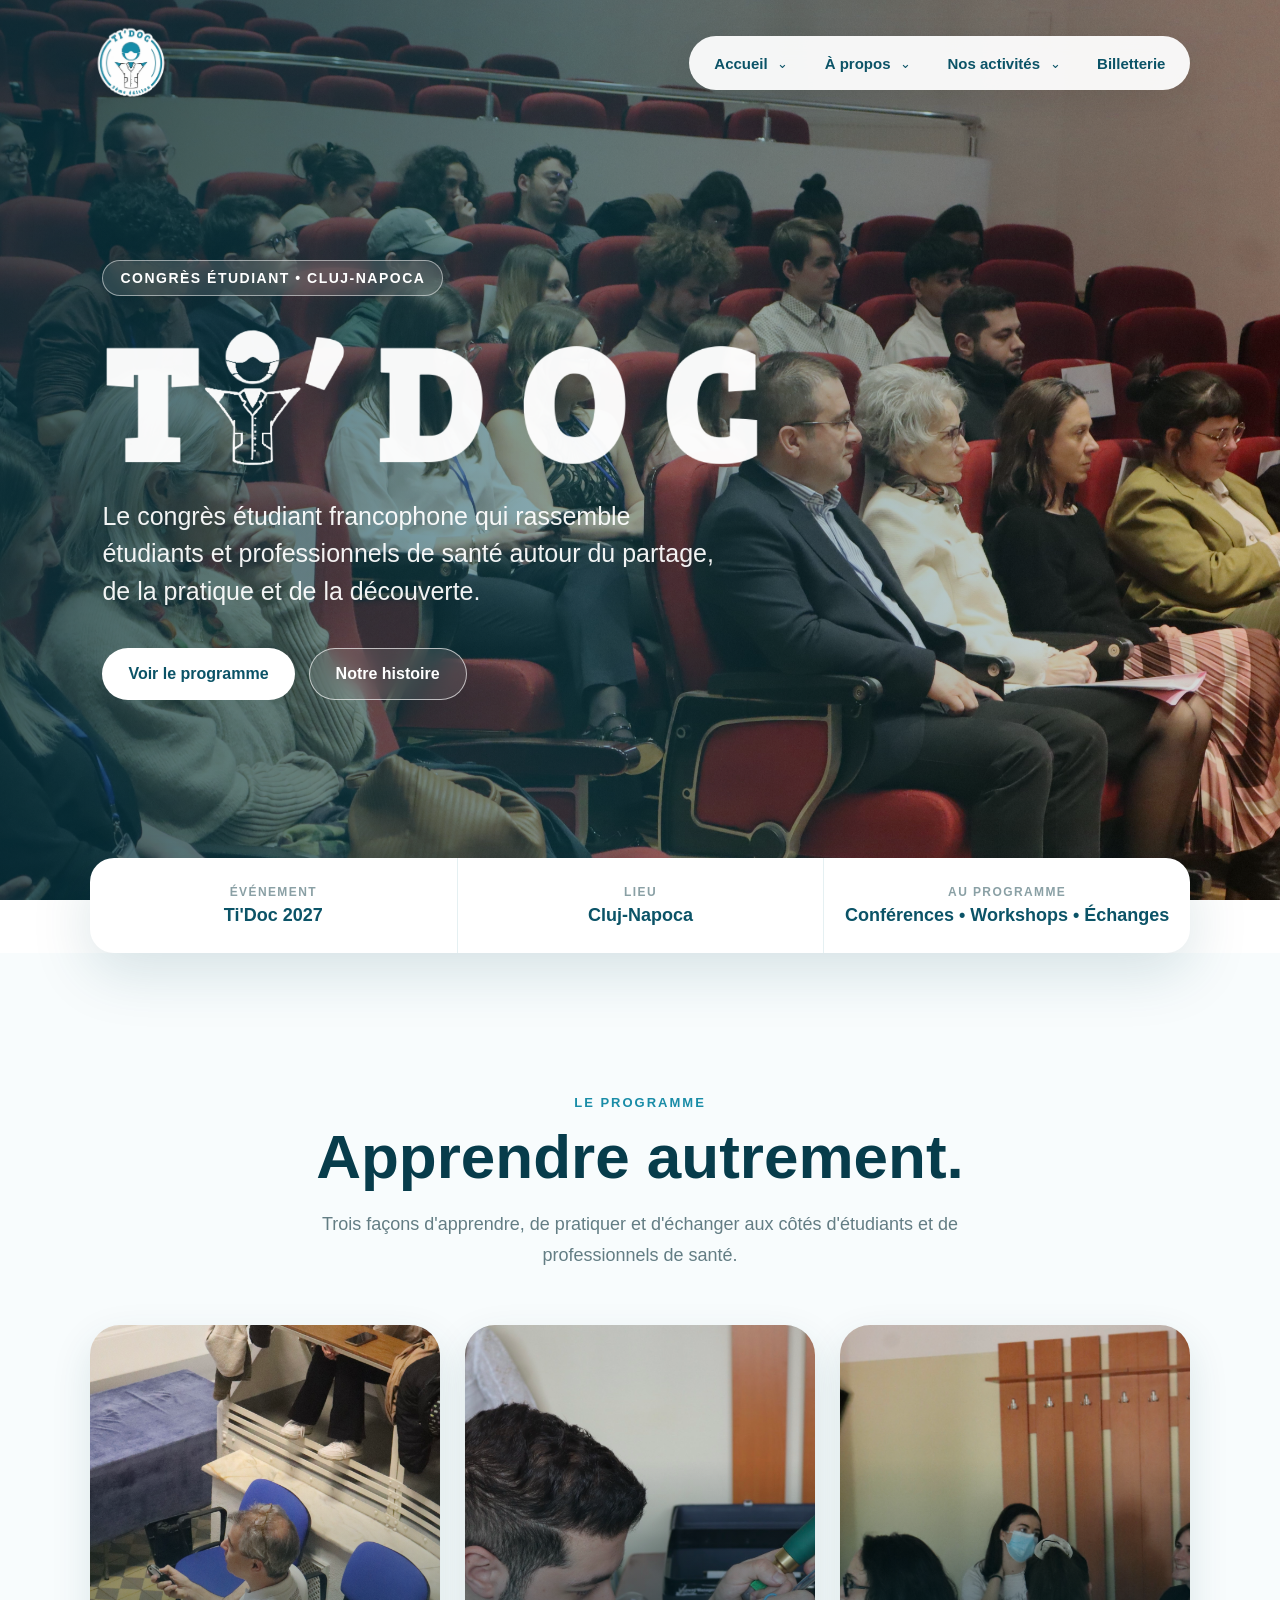
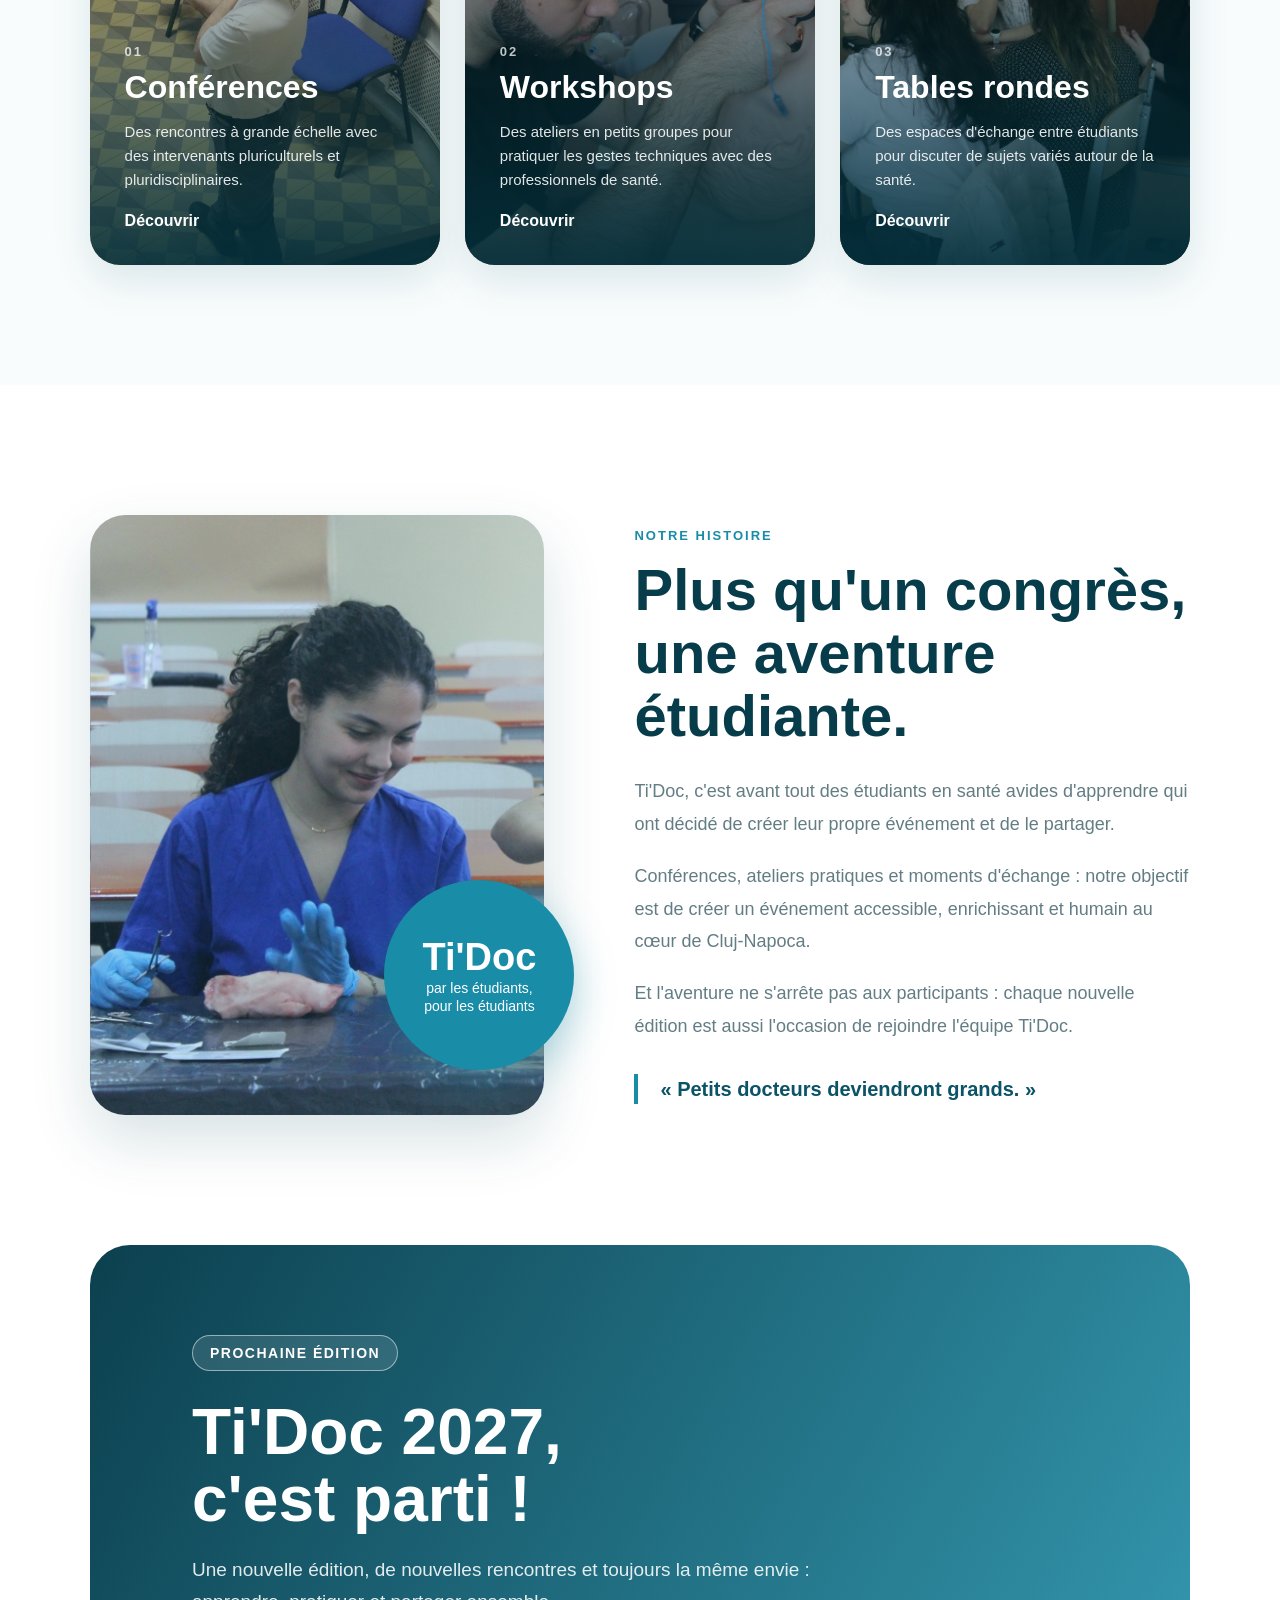
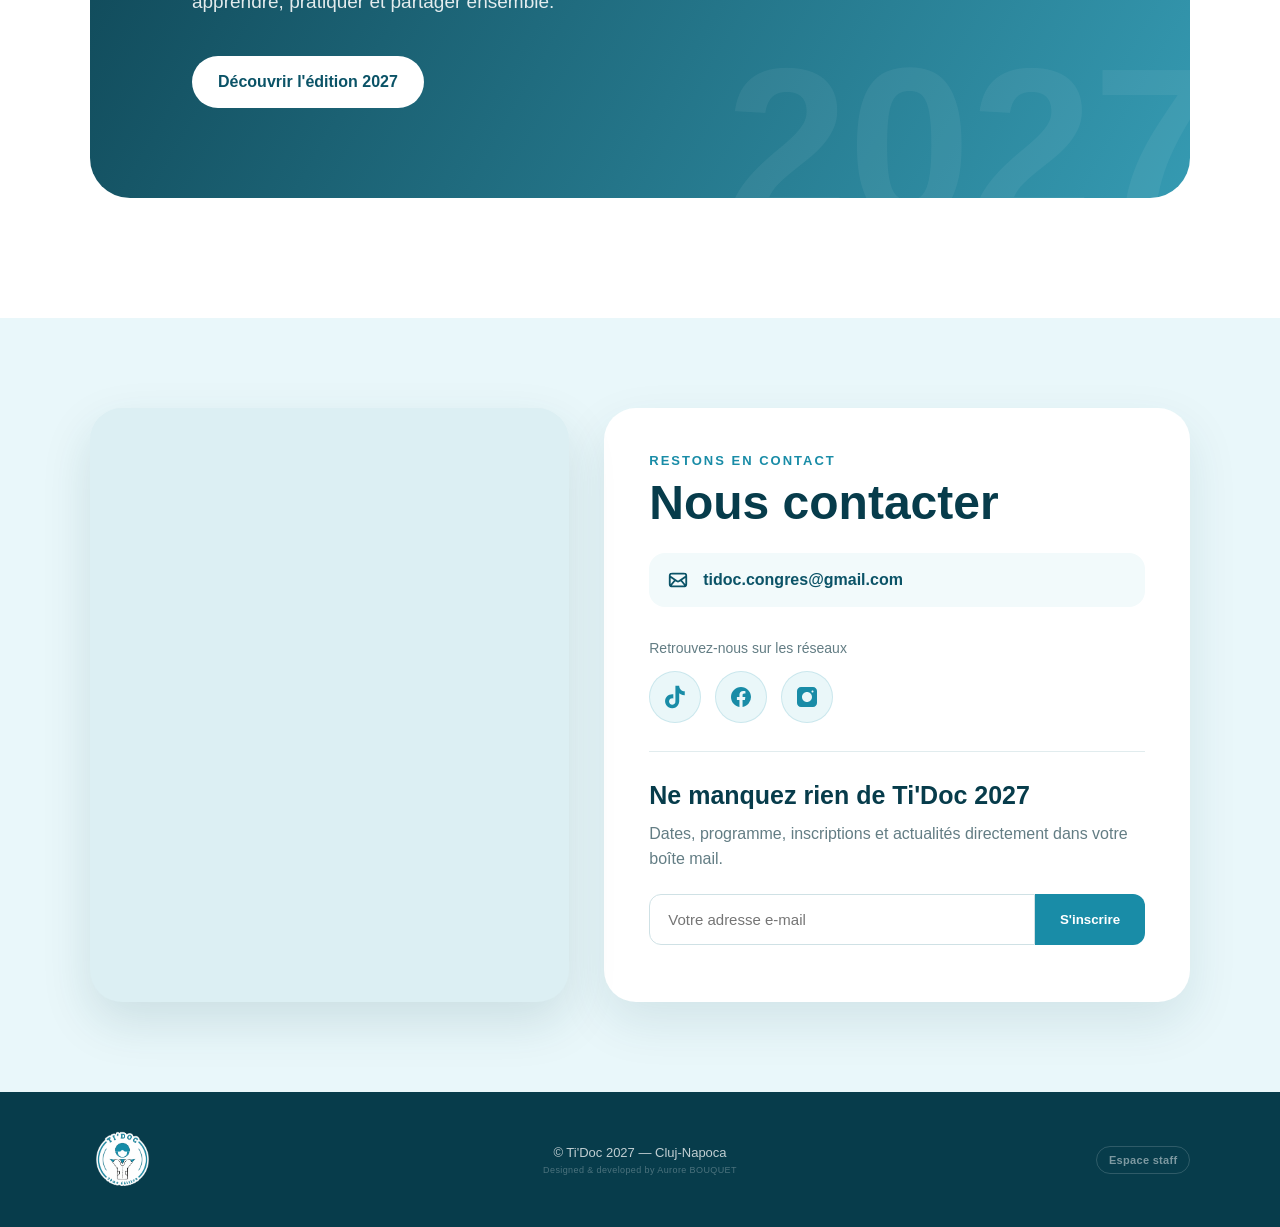
==== index.html @ 09b30a71 "Update index.html" ====
<!DOCTYPE html>
<html lang="fr">
<head>
<meta charset="UTF-8">
<meta name="viewport" content="width=device-width, initial-scale=1.0">

<title>Ti'Doc — Congrès étudiant francophone de Cluj-Napoca</title>

<link rel="icon" type="image/png" href="/files/logo.png?v=2">
<link rel="shortcut icon" type="image/png" href="/files/logo.png?v=2">
<link rel="apple-touch-icon" href="/files/logo.png?v=2">
<meta name="apple-mobile-web-app-title" content="Ti'Doc">
  
<link
  rel="stylesheet"
  href="header.css"
>

<link
  rel="stylesheet"
  href="footer.css"
>
   
<style>

/* =========================
   BASE
========================= */

:root{
  --blue:#198CA7;
  --blue-dark:#0B5367;
  --blue-deep:#073C4B;
  --blue-light:#E9F7FA;
  --white:#FFFFFF;
  --text:#153C46;
  --grey:#637D84;
}

*{
  margin:0;
  padding:0;
  box-sizing:border-box;
}

html{
  scroll-behavior:smooth;
}

body{
  font-family:Arial, Helvetica, sans-serif;
  color:var(--text);
  background:#fff;
  overflow-x:hidden;
}

img{
  display:block;
  max-width:100%;
}

section{
  scroll-margin-top:90px;
}


/* =========================
   HERO
========================= */

.hero{
  min-height:100vh;

  background:
    linear-gradient(
      90deg,
      rgba(5,52,65,.76) 0%,
      rgba(10,79,95,.48) 45%,
      rgba(0,0,0,.12) 100%
    ),
    url("./files/IMG_3082_resultat.jpeg");

  background-size:cover;
  background-position:center;

  display:flex;
  align-items:center;

  padding:140px 8% 80px;
}

.hero-content{
  max-width:760px;
  color:white;
}

.hero-title{
  width:min(800px,88vw);
  max-width:100%;

  margin-bottom:28px;

  /* important : logo aligné à gauche avec le texte */
  margin-left:0;
  margin-right:auto;

  filter:
    brightness(0)
    invert(1);

  opacity:.97;
}

.hero-kicker{
  display:inline-block;

  padding:9px 17px;
  margin-bottom:28px;

  border:1px solid rgba(255,255,255,.5);
  border-radius:50px;

  background:rgba(255,255,255,.12);
  backdrop-filter:blur(10px);

  font-size:14px;
  font-weight:700;
  letter-spacing:1.5px;
  text-transform:uppercase;
}

.hero h1{
  font-size:clamp(42px,6vw,76px);
  line-height:1.05;
  margin-bottom:22px;
}

.hero-description{
  max-width:620px;

  font-size:clamp(19px,2vw,25px);
  line-height:1.5;

  color:rgba(255,255,255,.94);
}

.hero-buttons{
  display:flex;
  flex-wrap:wrap;
  gap:14px;

  margin-top:38px;
}

.btn{
  display:inline-flex;
  align-items:center;
  justify-content:center;

  min-height:52px;
  padding:0 26px;

  border-radius:50px;

  text-decoration:none;
  font-weight:700;

  transition:.25s;
}

.btn-primary{
  color:var(--blue-dark);
  background:white;
}

.btn-primary:hover{
  transform:translateY(-3px);
}

.btn-secondary{
  color:white;
  border:1px solid rgba(255,255,255,.65);
  background:rgba(255,255,255,.1);
  backdrop-filter:blur(10px);
}

.btn-secondary:hover{
  background:rgba(255,255,255,.2);
}


/* =========================
   MINI INFO BAR
========================= */

.info-bar{
  width:min(1100px,88%);
  margin:-42px auto 0;

  position:relative;
  z-index:20;

  display:grid;
  grid-template-columns:repeat(3,1fr);

  background:white;

  border-radius:24px;
  box-shadow:0 18px 60px rgba(14,72,86,.15);

  overflow:hidden;
}

.info-item{
  text-align:center;
  padding:27px 20px;
}

.info-item + .info-item{
  border-left:1px solid #E5F0F2;
}

.info-label{
  display:block;

  margin-bottom:6px;

  color:#8AA0A5;
  font-size:12px;
  font-weight:700;
  letter-spacing:1.4px;
  text-transform:uppercase;
}

.info-value{
  color:var(--blue-dark);
  font-size:18px;
  font-weight:700;
}


/* =========================
   SECTION TITLES
========================= */

.section-heading{
  max-width:700px;
  margin-bottom:55px;
}

.section-tag{
  color:var(--blue);
  font-size:13px;
  font-weight:800;
  letter-spacing:2px;
  text-transform:uppercase;
}

.section-heading h2{
  margin-top:13px;

  font-size:clamp(38px,5vw,62px);
  line-height:1.05;

  color:var(--blue-deep);
}

.section-heading p{
  margin-top:20px;

  color:var(--grey);
  font-size:18px;
  line-height:1.7;
}


/* =========================
   ACTIVITES
========================= */

.activities{
  padding:140px 7% 120px;
  background:#F8FCFD;
}

.activities .section-heading{
  margin-left:auto;
  margin-right:auto;
  text-align:center;
}

.activity-grid{
  max-width:1250px;
  margin:auto;

  display:grid;
  grid-template-columns:repeat(3,1fr);
  gap:25px;
}

.activity-card{
  position:relative;

  height:540px;

  border-radius:30px;
  overflow:hidden;

  box-shadow:0 15px 40px rgba(9,70,84,.12);

  text-decoration:none;
  color:white;
}

.activity-card img{
  width:100%;
  height:100%;
  object-fit:cover;

  transition:transform .5s ease;
}

.activity-card:hover img{
  transform:scale(1.05);
}

.card-overlay{
  position:absolute;
  inset:0;

  display:flex;
  flex-direction:column;
  justify-content:flex-end;

  padding:35px;

  background:
    linear-gradient(
      to top,
      rgba(3,47,59,.92) 0%,
      rgba(3,47,59,.35) 50%,
      transparent 75%
    );
}

.card-number{
  margin-bottom:10px;

  font-size:13px;
  font-weight:700;
  letter-spacing:2px;

  opacity:.75;
}

.card-overlay h3{
  font-size:32px;
  margin-bottom:14px;
}

.card-overlay p{
  color:rgba(255,255,255,.88);
  line-height:1.6;
  font-size:15px;
}

.card-link{
  margin-top:20px;
  font-weight:700;
}


/* =========================
   ABOUT
========================= */

.about{
  padding:130px 7%;
  background:white;
}

.about-container{
  max-width:1200px;
  margin:auto;

  display:grid;
  grid-template-columns:.9fr 1.1fr;
  gap:90px;
  align-items:center;
}

.about-visual{
  position:relative;
}

.about-image{
  height:600px;

  border-radius:35px;

  background:
    linear-gradient(rgba(25,140,167,.12),rgba(25,140,167,.12)),
    url("./files/IMG_3897.jpeg") center/cover;

  box-shadow:0 25px 60px rgba(15,77,91,.16);
}

.about-badge{
  position:absolute;
  right:-30px;
  bottom:45px;

  width:190px;
  height:190px;

  display:flex;
  flex-direction:column;
  align-items:center;
  justify-content:center;

  text-align:center;

  border-radius:50%;

  background:var(--blue);
  color:white;

  box-shadow:0 15px 40px rgba(25,140,167,.35);
}

.about-badge strong{
  font-size:38px;
}

.about-badge span{
  width:120px;
  font-size:14px;
  line-height:1.3;
}

.about-content h2{
  margin:15px 0 28px;

  font-size:clamp(38px,5vw,58px);
  line-height:1.08;

  color:var(--blue-deep);
}

.about-content p{
  margin-bottom:20px;

  color:var(--grey);
  font-size:18px;
  line-height:1.8;
}

.about-quote{
  margin-top:32px;
  padding-left:22px;

  border-left:4px solid var(--blue);

  color:var(--blue-dark);
  font-size:20px;
  font-weight:700;
  line-height:1.5;
}


/* =========================
   2027 CTA
========================= */

.edition{
  margin:0 7% 120px;

  position:relative;
  overflow:hidden;

  padding:90px 8%;

  border-radius:40px;

  color:white;

  background:
    linear-gradient(
      120deg,
      rgba(7,60,75,.98),
      rgba(25,140,167,.88)
    );
}

.edition::after{
  content:"2027";

  position:absolute;
  right:-25px;
  bottom:-75px;

  font-size:220px;
  font-weight:900;

  color:rgba(255,255,255,.06);
}

.edition-content{
  position:relative;
  z-index:2;

  max-width:720px;
}

.edition h2{
  margin-bottom:20px;

  font-size:clamp(40px,5vw,65px);
  line-height:1.05;
}

.edition p{
  max-width:620px;

  font-size:19px;
  line-height:1.7;

  color:rgba(255,255,255,.88);
}


/* =========================
   CONTACT — VERSION CORRIGÉE
========================= */

.contact{
  padding:90px 7%;
  background:var(--blue-light);
  overflow:hidden;
}

.contact-container{
  width:min(1100px,100%);
  margin:auto;

  display:grid;

  /* IMPORTANT :
     empêche les colonnes de déborder */
  grid-template-columns:
    minmax(0, .9fr)
    minmax(0, 1.1fr);

  gap:35px;

  align-items:stretch;
}


/* =========================
   VIDEO
========================= */

.contact-video{
  width:100%;
  min-width:0;

  aspect-ratio:1 / 1;

  position:relative;

  border-radius:32px;
  overflow:hidden;

  background:#DCEFF3;

  box-shadow:
    0 20px 50px rgba(8,67,80,.13);
}

.contact-video video{
  position:absolute;
  inset:0;

  width:100%;
  height:100%;

  display:block;

  object-fit:cover;

  max-width:100%;
}


/* =========================
   CARTE CONTACT
========================= */

.contact-card{
  width:100%;
  min-width:0;

  padding:45px;

  display:flex;
  flex-direction:column;
  justify-content:center;

  border-radius:32px;

  background:white;

  box-shadow:
    0 20px 50px rgba(8,67,80,.10);

  overflow:hidden;
}


.contact-card .section-tag{
  display:block;
  margin-bottom:10px;
}


.contact-card h2{
  margin-bottom:24px;

  color:var(--blue-deep);

  font-size:clamp(36px,4vw,48px);
  line-height:1.05;
}


/* =========================
   EMAIL
========================= */

.contact-email{
  width:100%;

  display:flex;
  align-items:center;
  gap:14px;

  margin-bottom:25px;

  padding:16px 18px;

  border-radius:16px;

  text-decoration:none;

  color:var(--blue-dark);
  background:#F2FAFB;

  font-weight:600;

  overflow-wrap:anywhere;
}


.contact-email .icon{
  width:22px;
  height:22px;

  min-width:22px;

  fill:none;
  stroke:#198CA7;

  flex-shrink:0;
}


/* =========================
   RESEAUX SOCIAUX
========================= */

.social-title{
  margin:8px 0 15px;

  color:var(--grey);

  font-size:14px;
}


.social-icons{
  display:flex;
  align-items:center;

  gap:14px;

  flex-wrap:wrap;
}


.social-icon{
  width:52px;
  height:52px;

  flex:0 0 52px;

  display:flex;
  align-items:center;
  justify-content:center;

  border-radius:50%;

  color:#198CA7;
  background:#EAF7F9;

  border:
    1px solid rgba(25,140,167,.15);

  text-decoration:none;

  transition:.25s ease;
}


.social-icon .icon{
  width:24px;
  height:24px;

  fill:currentColor;
}


.social-icon:hover{
  color:white;
  background:#198CA7;

  transform:translateY(-3px);
}


/* =========================
   NEWSLETTER
========================= */

.newsletter{
  width:100%;

  margin-top:28px;
  padding-top:28px;

  border-top:
    1px solid #E1ECEE;
}


.newsletter h3{
  margin-bottom:10px;

  color:var(--blue-deep);

  font-size:25px;
  line-height:1.25;
}


.newsletter p{
  margin-bottom:22px;

  color:var(--grey);

  line-height:1.6;
}


.newsletter-form{
  width:100%;

  display:flex;

  min-width:0;
}


.newsletter input{
  flex:1 1 auto;

  width:100%;
  min-width:0;

  padding:16px 18px;

  border:
    1px solid #CFE1E5;

  border-radius:
    12px 0 0 12px;

  outline:none;

  font-size:15px;
}


.newsletter input:focus{
  border-color:var(--blue);
}


.newsletter button{
  flex:0 0 auto;

  min-width:110px;

  padding:0 20px;

  border:0;

  border-radius:
    0 12px 12px 0;

  color:white;
  background:var(--blue);

  font-weight:700;

  cursor:pointer;
}


/* =========================
   TABLETTE
========================= */

@media(max-width:900px){

  .contact-container{
    grid-template-columns:1fr;

    gap:30px;
  }


  .contact-video{
    width:min(520px,100%);

    margin:auto;

    aspect-ratio:1 / 1;
  }


  .contact-card{
    width:100%;
  }

}


/* =========================
   TELEPHONE
========================= */

@media(max-width:650px){

  .contact{
    padding:
      75px 5%;
  }


  .contact-container{
    gap:25px;
  }


  .contact-video{
    width:100%;
  }


  .contact-card{
    padding:
      35px 24px;
  }


  .contact-card h2{
    font-size:36px;
  }


  .newsletter-form{
    flex-direction:column;

    gap:10px;
  }


  .newsletter input,
  .newsletter button{
    width:100%;
    min-width:0;
    min-height:50px;

    border-radius:12px;
  }

}

/* =========================
   FOOTER
========================= */

footer{
  padding:40px 7%;

  display:flex;
  justify-content:space-between;
  align-items:center;

  color:rgba(255,255,255,.75);
  background:var(--blue-deep);

  font-size:14px;
}

.footer-logo{
  width:65px;
  height:auto;
  filter:none;
  opacity:1;
}

.staff-link{
  display:inline-flex;
  align-items:center;
  gap:6px;

  padding:7px 12px;

  border:1px solid rgba(255,255,255,.16);
  border-radius:50px;

  color:rgba(255,255,255,.48);
  text-decoration:none;

  font-size:11px;
  font-weight:600;
  letter-spacing:.3px;

  transition:.25s ease;
}

.staff-link:hover{
  color:white;
  border-color:rgba(255,255,255,.4);
  background:rgba(255,255,255,.06);
}
   
/* =========================
   TABLETTE / MOBILE
========================= */

@media(max-width:900px){


  .hero{
    min-height:90vh;
    padding:130px 7% 80px;

    background-position:center;
  }

  .info-bar{
    grid-template-columns:1fr;
    margin-top:-25px;
  }

  .info-item + .info-item{
    border-left:0;
    border-top:1px solid #E5F0F2;
  }

  .activity-grid{
    grid-template-columns:1fr;
  }

  .activity-card{
    height:470px;
  }

  .about-container{
    grid-template-columns:1fr;
    gap:60px;
  }

  .about-image{
    height:480px;
  }

  .about-badge{
    right:20px;
  }

  .contact-container{
    grid-template-columns:1fr;
  }

  .contact-video{
  width:min(520px,100%);
  aspect-ratio:1 / 1;
  margin:auto;
}

.contact-video video{
  width:100%;
  height:100%;
}

}


/* =========================
   TELEPHONE
========================= */

@media(max-width:650px){

  .hero{
    min-height:88vh;
    padding:130px 7% 60px;
  }

  .hero-title{
    width:80%;
  }

  .hero-description{
    font-size:19px;
  }

  .hero-buttons{
    flex-direction:column;
    align-items:flex-start;
  }

  .activities,
  .about,
  .contact{
    padding-left:5%;
    padding-right:5%;
  }

  .activities{
    padding-top:110px;
  }

  .activity-card{
    height:430px;
  }

  .card-overlay{
    padding:27px;
  }

  .about{
    padding-top:90px;
    padding-bottom:90px;
  }

  .about-image{
    height:420px;
  }

  .about-badge{
    width:145px;
    height:145px;
  }

  .about-badge strong{
    font-size:29px;
  }

  .edition{
    margin:0 5% 90px;
    padding:65px 30px;
  }

  .edition::after{
    font-size:130px;
  }

  .contact{
    padding-top:90px;
    padding-bottom:90px;
  }

  .contact-card{
    padding:38px 25px;
  }

  .contact-card h2{
    font-size:37px;
  }

  .newsletter-form{
    flex-direction:column;
    gap:10px;
  }

  .newsletter input,
  .newsletter button{
    width:100%;
    min-height:50px;
    border-radius:12px;
  }

  footer{
    flex-direction:column;
    gap:20px;
  }

}

</style>
</head>


<body>


<div id="header-container"></div>



<!-- ================= HERO ================= -->

<section class="hero" id="accueil">

  <div class="hero-content">

    <div class="hero-kicker">
      Congrès étudiant • Cluj-Napoca
    </div>

    <img
      src="files/Sans titre (1300 x 250 px).png"
      alt="Ti'Doc"
      class="hero-title"
    >

    <p class="hero-description">
      Le congrès étudiant francophone qui rassemble
      étudiants et professionnels de santé autour du
      partage, de la pratique et de la découverte.
    </p>

    <div class="hero-buttons">

  <a
  href="activites.html?edition=2027"
  class="btn btn-primary"
>
  Voir le programme
</a>

  <a href="#apropos" class="btn btn-secondary">
    Notre histoire
  </a>

</div>

  </div>

</section>



<!-- ================= INFOS ================= -->

<div class="info-bar">

  <div class="info-item">
    <span class="info-label">Événement</span>
    <span class="info-value">Ti'Doc 2027</span>
  </div>

  <div class="info-item">
    <span class="info-label">Lieu</span>
    <span class="info-value">Cluj-Napoca</span>
  </div>

  <div class="info-item">
    <span class="info-label">Au programme</span>
    <span class="info-value">
      Conférences • Workshops • Échanges
    </span>
  </div>

</div>



<!-- ================= ACTIVITES ================= -->

<section class="activities" id="activites">

  <div class="section-heading">

    <span class="section-tag">Le programme</span>

    <h2>
      Apprendre autrement.
    </h2>

    <p>
  Trois façons d'apprendre, de pratiquer et d'échanger
  aux côtés d'étudiants et de professionnels de santé.
</p>

  </div>


  <div class="activity-grid">


    <!-- CONFERENCES -->

    <a
  href="activites.html?edition=2027"
  class="activity-card"
>

      <img
        src="files/IMG_3230_resultat.jpeg"
        alt="Conférences Ti'Doc"
      >

      <div class="card-overlay">

        <span class="card-number">01</span>

        <h3>Conférences</h3>

        <p>
          Des rencontres à grande échelle avec des
          intervenants pluriculturels et
          pluridisciplinaires.
        </p>

        <span class="card-link">
          Découvrir
        </span>

      </div>

    </a>



    <!-- WORKSHOPS -->

    <a
  href="activites.html?edition=2027"
  class="activity-card"
>

      <img
        src="files/workshop.png"
        alt="Workshops Ti'Doc"
      >

      <div class="card-overlay">

        <span class="card-number">02</span>

        <h3>Workshops</h3>

        <p>
          Des ateliers en petits groupes pour pratiquer
          les gestes techniques avec des professionnels
          de santé.
        </p>

        <span class="card-link">
          Découvrir
        </span>

      </div>

    </a>



    <!-- TABLES RONDES -->

    <a
  href="activites.html?edition=2027"
  class="activity-card"
>

      <img
        src="files/IMG_3579_resultat.jpeg"
        alt="Tables rondes Ti'Doc"
      >

      <div class="card-overlay">

        <span class="card-number">03</span>

        <h3>Tables rondes</h3>

        <p>
          Des espaces d'échange entre étudiants pour
          discuter de sujets variés autour de la santé.
        </p>

        <span class="card-link">
          Découvrir
        </span>

      </div>

    </a>


  </div>

</section>



<!-- ================= A PROPOS ================= -->

<section class="about" id="apropos">

  <div class="about-container">


    <div class="about-visual">

      <div class="about-image"></div>

      <div class="about-badge">
        <strong>Ti'Doc</strong>
        <span>
          par les étudiants,
          pour les étudiants
        </span>
      </div>

    </div>



    <div class="about-content">

      <span class="section-tag">
        Notre histoire
      </span>

      <h2>
        Plus qu'un congrès,
        une aventure étudiante.
      </h2>

      <p>
        Ti'Doc, c'est avant tout des étudiants en santé
        avides d'apprendre qui ont décidé de créer leur
        propre événement et de le partager.
      </p>

      <p>
        Conférences, ateliers pratiques et moments
        d'échange : notre objectif est de créer un
        événement accessible, enrichissant et humain
        au cœur de Cluj-Napoca.
      </p>

      <p>
        Et l'aventure ne s'arrête pas aux participants :
        chaque nouvelle édition est aussi l'occasion
        de rejoindre l'équipe Ti'Doc.
      </p>

      <div class="about-quote">
        « Petits docteurs deviendront grands. »
      </div>

    </div>

  </div>

</section>



<!-- ================= EDITION 2027 ================= -->

<section class="edition">

  <div class="edition-content">

    <span class="hero-kicker">
      Prochaine édition
    </span>

    <h2>
      Ti'Doc 2027,<br>
      c'est parti !
    </h2>

    <p>
      Une nouvelle édition, de nouvelles rencontres
      et toujours la même envie : apprendre,
      pratiquer et partager ensemble.
    </p>

    <div class="hero-buttons">

      <a
  href="activites.html?edition=2027"
  class="btn btn-primary"
>
  Découvrir l'édition 2027
</a>

    </div>

  </div>

</section>



<!-- ================= CONTACT ================= -->

<section class="contact" id="contact">

  <div class="contact-container">

    <!-- VIDEO -->

    <div class="contact-video">

      <video autoplay muted loop playsinline>
        <source src="files/export.mp4" type="video/mp4">
      </video>

    </div>


    <!-- CONTACT -->

    <div class="contact-card">

      <span class="section-tag">
        Restons en contact
      </span>

      <h2>
        Nous contacter
      </h2>


      <!-- EMAIL -->

      <a
        class="contact-email"
        href="mailto:tidoc.congres@gmail.com"
      >

        <svg
          viewBox="0 0 24 24"
          class="icon"
          xmlns="http://www.w3.org/2000/svg"
          fill="none"
        >

          <path
            d="M4 18L9 12M20 18L15 12M3 8L10.225 12.8166C10.8665 13.2443 11.1872 13.4582 11.5339 13.5412C11.8403 13.6147 12.1597 13.6147 12.4661 13.5412C12.8128 13.4582 13.1335 13.2443 13.775 12.8166L21 8M6.2 19H17.8C18.9201 19 19.4802 19 19.908 18.782C20.2843 18.5903 20.5903 18.2843 20.782 17.908C21 17.4802 21 16.9201 21 15.8V8.2C21 7.0799 21 6.51984 20.782 6.09202C20.5903 5.71569 20.2843 5.40973 19.908 5.21799C19.4802 5 18.9201 5 17.8 5H6.2C5.0799 5 4.51984 5 4.09202 5.21799C3.71569 5.40973 3.40973 5.71569 3.21799 6.09202C3 6.51984 3 7.07989 3 8.2V15.8C3 16.9201 3 17.4802 3.21799 17.908C3.40973 18.2843 3.71569 18.5903 4.09202 18.782C4.51984 19 5.07989 19 6.2 19Z"
            stroke="currentColor"
            stroke-width="2"
            stroke-linecap="round"
            stroke-linejoin="round"
          />

        </svg>

        <span>
          tidoc.congres@gmail.com
        </span>

      </a>


      <!-- RESEAUX -->

      <p class="social-title">
        Retrouvez-nous sur les réseaux
      </p>

      <div class="social-icons">


        <!-- TIKTOK -->

        <a
          class="social-icon"
          href="https://www.tiktok.com/@congres_tidoc"
          target="_blank"
          rel="noopener"
          aria-label="TikTok"
        >

          <svg
            viewBox="0 0 32 32"
            class="icon"
            xmlns="http://www.w3.org/2000/svg"
          >

            <path d="M16.66 1.03h4.89c.05 2.03.88 3.86 2.19 5.21 1.41 1.27 3.25 2.1 5.27 2.24v5.04a11.5 11.5 0 0 1-5.33-1.21c-.78-.38-1.45-.76-2.08-1.2v10.93c-.1 1.85-.72 3.54-1.71 4.95-1.65 2.37-4.33 3.92-7.37 4.01h-.41c-1.73 0-3.35-.48-4.73-1.32-2.51-1.51-4.24-4.09-4.56-7.09-.02-.63-.04-1.25-.01-1.86.49-4.78 4.49-8.48 9.36-8.48.55 0 1.08.05 1.6.14v5.55a4.26 4.26 0 0 0-1.42-.24c-1.87 0-3.46 1.19-4.05 2.86-.13.43-.21.92-.21 1.43 0 .2.01.41.04.61.33 2.05 2.09 3.59 4.2 3.59h.18c1.46-.04 2.73-.83 3.45-1.99.27-.37.45-.82.51-1.31.13-2.24.08-4.46.09-6.7V1.03z"/>

          </svg>

        </a>


        <!-- FACEBOOK -->

        <a
          class="social-icon"
          href="https://www.facebook.com/share/1AAdnhuuvd"
          target="_blank"
          rel="noopener"
          aria-label="Facebook"
        >

          <svg
            viewBox="0 0 24 24"
            class="icon"
            xmlns="http://www.w3.org/2000/svg"
          >

            <path d="M12 2.04C6.5 2.04 2 6.53 2 12.06c0 5 3.66 9.15 8.44 9.9v-7h-2.54v-2.9h2.54V9.85c0-2.51 1.49-3.89 3.78-3.89 1.09 0 2.23.19 2.23.19v2.47h-1.26c-1.24 0-1.63.77-1.63 1.56v1.88h2.78l-.45 2.9h-2.33v7c2.36-.37 4.5-1.57 6.05-3.39A9.98 9.98 0 0 0 22 12.06c0-5.53-4.5-10.02-10-10.02Z"/>

          </svg>

        </a>


        <!-- INSTAGRAM -->

        <a
          class="social-icon"
          href="https://www.instagram.com/congres_tidoc"
          target="_blank"
          rel="noopener"
          aria-label="Instagram"
        >

          <svg
            viewBox="0 0 48 48"
            class="icon"
            xmlns="http://www.w3.org/2000/svg"
          >

            <path d="M0 0h48v48H0z" fill="none"/>

            <path d="M36 4H12c-4.4 0-8 3.6-8 8v24c0 4.4 3.6 8 8 8h24c4.4 0 8-3.6 8-8V12c0-4.4-3.6-8-8-8ZM24 34c-5.5 0-10-4.5-10-10s4.5-10 10-10 10 4.5 10 10-4.5 10-10 10Zm11-19c-1.1 0-2-.9-2-2s.9-2 2-2 2 .9 2 2-.9 2-2 2Z"/>

          </svg>

        </a>

      </div>


      <!-- NEWSLETTER -->

      <div class="newsletter">

        <h3>
          Ne manquez rien de Ti'Doc 2027
        </h3>

        <p>
          Dates, programme, inscriptions et actualités
          directement dans votre boîte mail.
        </p>

        <form
          class="newsletter-form"
          id="newsletter-form"
        >

          <input
            type="email"
            id="newsletter-email"
            placeholder="Votre adresse e-mail"
            required
          >

          <button type="submit">
            S'inscrire
          </button>

        </form>

        <p
          id="newsletter-message"
          style="
            margin-top:12px;
            margin-bottom:0;
            font-size:14px;
            font-weight:600;
          "
        ></p>

      </div>

    </div>

  </div>

</section>



<div id="footer-container"></div>



<!-- ================= NEWSLETTER SCRIPT ================= -->

<script>

const NEWSLETTER_API =
  "https://script.google.com/macros/s/AKfycbxkdojsJ-hDffjuQG_zZ1ydjFhliTkAA2DF0cBqTcNlWtEWxQbRQKYTcrFFV5bGhACB/exec";

const newsletterForm =
  document.getElementById("newsletter-form");

const newsletterEmail =
  document.getElementById("newsletter-email");

const newsletterMessage =
  document.getElementById("newsletter-message");


newsletterForm?.addEventListener(
  "submit",
  async function(event){

    event.preventDefault();


    const email =
      newsletterEmail.value.trim();


    if(!email){

      newsletterMessage.textContent =
        "Veuillez entrer une adresse e-mail.";

      return;

    }


    newsletterMessage.textContent =
      "Inscription en cours...";


    try{

      const response =
        await fetch(
          NEWSLETTER_API,
          {

            method:"POST",

            headers:{
              "Content-Type":
                "application/x-www-form-urlencoded;charset=UTF-8"
            },

            body:
              "email=" +
              encodeURIComponent(email)

          }
        );


      const data =
        await response.json();


      console.log(
        "Réponse newsletter :",
        data
      );


      if(data.success){

        newsletterMessage.textContent =
          "Merci ! Votre inscription à la newsletter est confirmée 💙";

        newsletterMessage.style.color =
          "#198CA7";

        newsletterEmail.value = "";

      }

      else{

        newsletterMessage.textContent =
          data.message ||
          "Une erreur est survenue.";

        newsletterMessage.style.color =
          "#B54747";

      }

    }

    catch(error){

      console.error(
        "Erreur newsletter :",
        error
      );

      newsletterMessage.textContent =
        "Impossible de vous inscrire pour le moment.";

      newsletterMessage.style.color =
        "#B54747";

    }

  }
);

</script>

<script src="header.js"></script>
<script src="footer.js"></script>
   
</body>
</html>
---- header.css ----
/* =====================================================
   HEADER — TI'DOC
===================================================== */


/* =====================================================
   HEADER
===================================================== */

header{
  position:fixed;

  top:0;
  left:0;

  width:100%;

  z-index:1000;

  display:flex;

  align-items:center;
  justify-content:space-between;

  padding:22px 7%;

  background:transparent;
}


/* =====================================================
   LOGO
===================================================== */

.logo{
  flex-shrink:0;
}


.logo img{
  width:82px;
  height:auto;

  display:block;
}


/* =====================================================
   MENU PRINCIPAL
===================================================== */

nav{
  display:flex;

  align-items:center;

  gap:30px;

  padding:15px 25px;

  border-radius:50px;

  background:
    rgba(255,255,255,.94);

  backdrop-filter:blur(12px);
  -webkit-backdrop-filter:blur(12px);

  box-shadow:
    0 10px 35px
    rgba(0,0,0,.08);

  white-space:nowrap;
}


nav a{
  text-decoration:none;
}


/* =====================================================
   LIENS PRINCIPAUX
===================================================== */

.nav-main-link{
  color:var(--blue-dark);

  font-size:15px;
  font-weight:600;

  white-space:nowrap;

  transition:
    color .25s ease;
}


.nav-main-link:hover{
  color:var(--blue);
}


/* =====================================================
   MENUS DÉROULANTS
===================================================== */

.nav-dropdown{
  position:relative;

  display:block;

  flex-shrink:0;
}


/* =====================================================
   LIGNE PRINCIPALE
===================================================== */

.nav-main-row{
  display:flex;

  align-items:center;

  gap:3px;
}


/* =====================================================
   BOUTON FLÈCHE
===================================================== */

.nav-dropdown-toggle{
  width:24px;
  height:24px;

  flex-shrink:0;

  display:flex;

  align-items:center;
  justify-content:center;

  padding:0;

  border:0;

  background:transparent;

  color:var(--blue-dark);

  cursor:pointer;

  transition:
    color .25s ease;
}


.nav-dropdown-toggle:hover{
  color:var(--blue);
}


/* =====================================================
   FLÈCHE
===================================================== */

.nav-chevron{
  display:inline-block;

  font-size:13px;

  line-height:1;

  transition:
    transform .25s ease;
}


/* =====================================================
   SOUS-MENU
===================================================== */

.nav-dropdown-menu{
  position:absolute;

  top:calc(100% + 20px);
  left:50%;

  z-index:2000;

  min-width:190px;

  padding:9px;

  /*
    IMPORTANT :
    le menu est invisible par défaut
  */

  opacity:0;

  visibility:hidden;

  pointer-events:none;

  transform:
    translate(-50%, -8px);


  border:
    1px solid
    rgba(25,140,167,.12);

  border-radius:18px;


  background:
    rgba(255,255,255,.98);


  backdrop-filter:blur(16px);
  -webkit-backdrop-filter:blur(16px);


  box-shadow:
    0 18px 45px
    rgba(7,60,75,.15);


  transition:
    opacity .22s ease,
    transform .22s ease,
    visibility .22s ease;
}


/* =====================================================
   PONT INVISIBLE

   Permet de descendre la souris du menu principal
   vers le sous-menu sans qu'il se ferme.
===================================================== */

.nav-dropdown-menu::before{
  content:"";

  position:absolute;

  left:0;
  right:0;

  top:-22px;

  height:22px;
}


/* =====================================================
   LIENS DU SOUS-MENU
===================================================== */

.nav-dropdown-menu a{
  display:block;

  width:100%;

  padding:12px 14px;

  border-radius:12px;

  color:var(--blue-dark);

  font-size:14px;
  font-weight:600;

  white-space:nowrap;

  transition:
    color .2s ease,
    background .2s ease;
}


.nav-dropdown-menu a:hover{
  color:var(--blue-dark);

  background:var(--blue-light);
}


/* =====================================================
   OUVERTURE DU SOUS-MENU
===================================================== */

.nav-dropdown:hover
.nav-dropdown-menu,

.nav-dropdown.open
.nav-dropdown-menu{

  opacity:1;

  visibility:visible;

  pointer-events:auto;

  transform:
    translate(-50%, 0);
}


/* =====================================================
   ROTATION DE LA FLÈCHE
===================================================== */

.nav-dropdown:hover
.nav-chevron,

.nav-dropdown.open
.nav-chevron{

  transform:
    rotate(180deg);
}


/* =====================================================
   TABLETTE
===================================================== */

@media(max-width:900px){

  header{
    padding:18px 5%;
  }


  .logo img{
    width:70px;
  }


  nav{
    gap:14px;

    padding:
      12px 16px;
  }


  .nav-main-link{
    font-size:13px;
  }


  .nav-main-row{
    gap:2px;
  }


  .nav-dropdown-toggle{
    width:20px;
    height:20px;
  }


  .nav-chevron{
    font-size:12px;
  }


  .nav-dropdown-menu{
    top:
      calc(100% + 18px);

    min-width:170px;

    padding:8px;
  }


  .nav-dropdown-menu a{
    padding:11px 12px;

    font-size:12px;
  }

}


/* =====================================================
   MOBILE
===================================================== */

@media(max-width:650px){

  header{
    align-items:flex-start;

    padding:
      16px 4%;
  }


  .logo img{
    width:58px;
  }


  nav{
    gap:7px;

    padding:
      9px 10px;

    border-radius:40px;
  }


  .nav-main-link{
    font-size:10px;
  }


  .nav-main-row{
    gap:1px;
  }


  .nav-dropdown-toggle{
    width:15px;
    height:18px;
  }


  .nav-chevron{
    font-size:9px;
  }


  .nav-dropdown-menu{
    top:
      calc(100% + 15px);

    min-width:150px;

    padding:6px;

    border-radius:14px;
  }


  .nav-dropdown-menu::before{
    top:-17px;

    height:17px;
  }


  .nav-dropdown-menu a{
    padding:
      9px 10px;

    font-size:10px;

    border-radius:9px;
  }

}
---- footer.css ----
/* =====================================================
   FOOTER
===================================================== */

.site-footer{

  padding:
    35px 7%;

  display:grid;

  grid-template-columns:
    1fr auto 1fr;

  align-items:center;

  gap:30px;

  background:
    var(--blue-deep, #073C4B);

  color:
    rgba(255,255,255,.75);

}


/* =====================================================
   LOGO
===================================================== */

.footer-logo{

  width:60px;
  height:auto;

  justify-self:start;

}


/* =====================================================
   CENTRE
===================================================== */

.footer-center{

  display:flex;

  flex-direction:column;

  align-items:center;

  gap:5px;

  text-align:center;

}


.footer-copyright{

  font-size:13px;

}


/* =====================================================
   CRÉDIT DU SITE
===================================================== */

.site-credit{

  font-size:9px;

  font-weight:400;

  letter-spacing:.4px;

  color:
    rgba(255,255,255,.28);

}


/* =====================================================
   ESPACE STAFF
===================================================== */

.staff-link{

  justify-self:end;

  color:
    rgba(255,255,255,.50);

  font-size:11px;

  text-decoration:none;

  transition:
    color .25s ease;

}


.staff-link:hover{

  color:white;

}


/* =====================================================
   MOBILE
===================================================== */

@media(max-width:650px){

  .site-footer{

    grid-template-columns:1fr;

    justify-items:center;

    gap:18px;

    padding:
      32px 5%;

    text-align:center;

  }


  .footer-logo,
  .staff-link{

    justify-self:center;

  }


  .footer-logo{

    width:55px;

  }

}
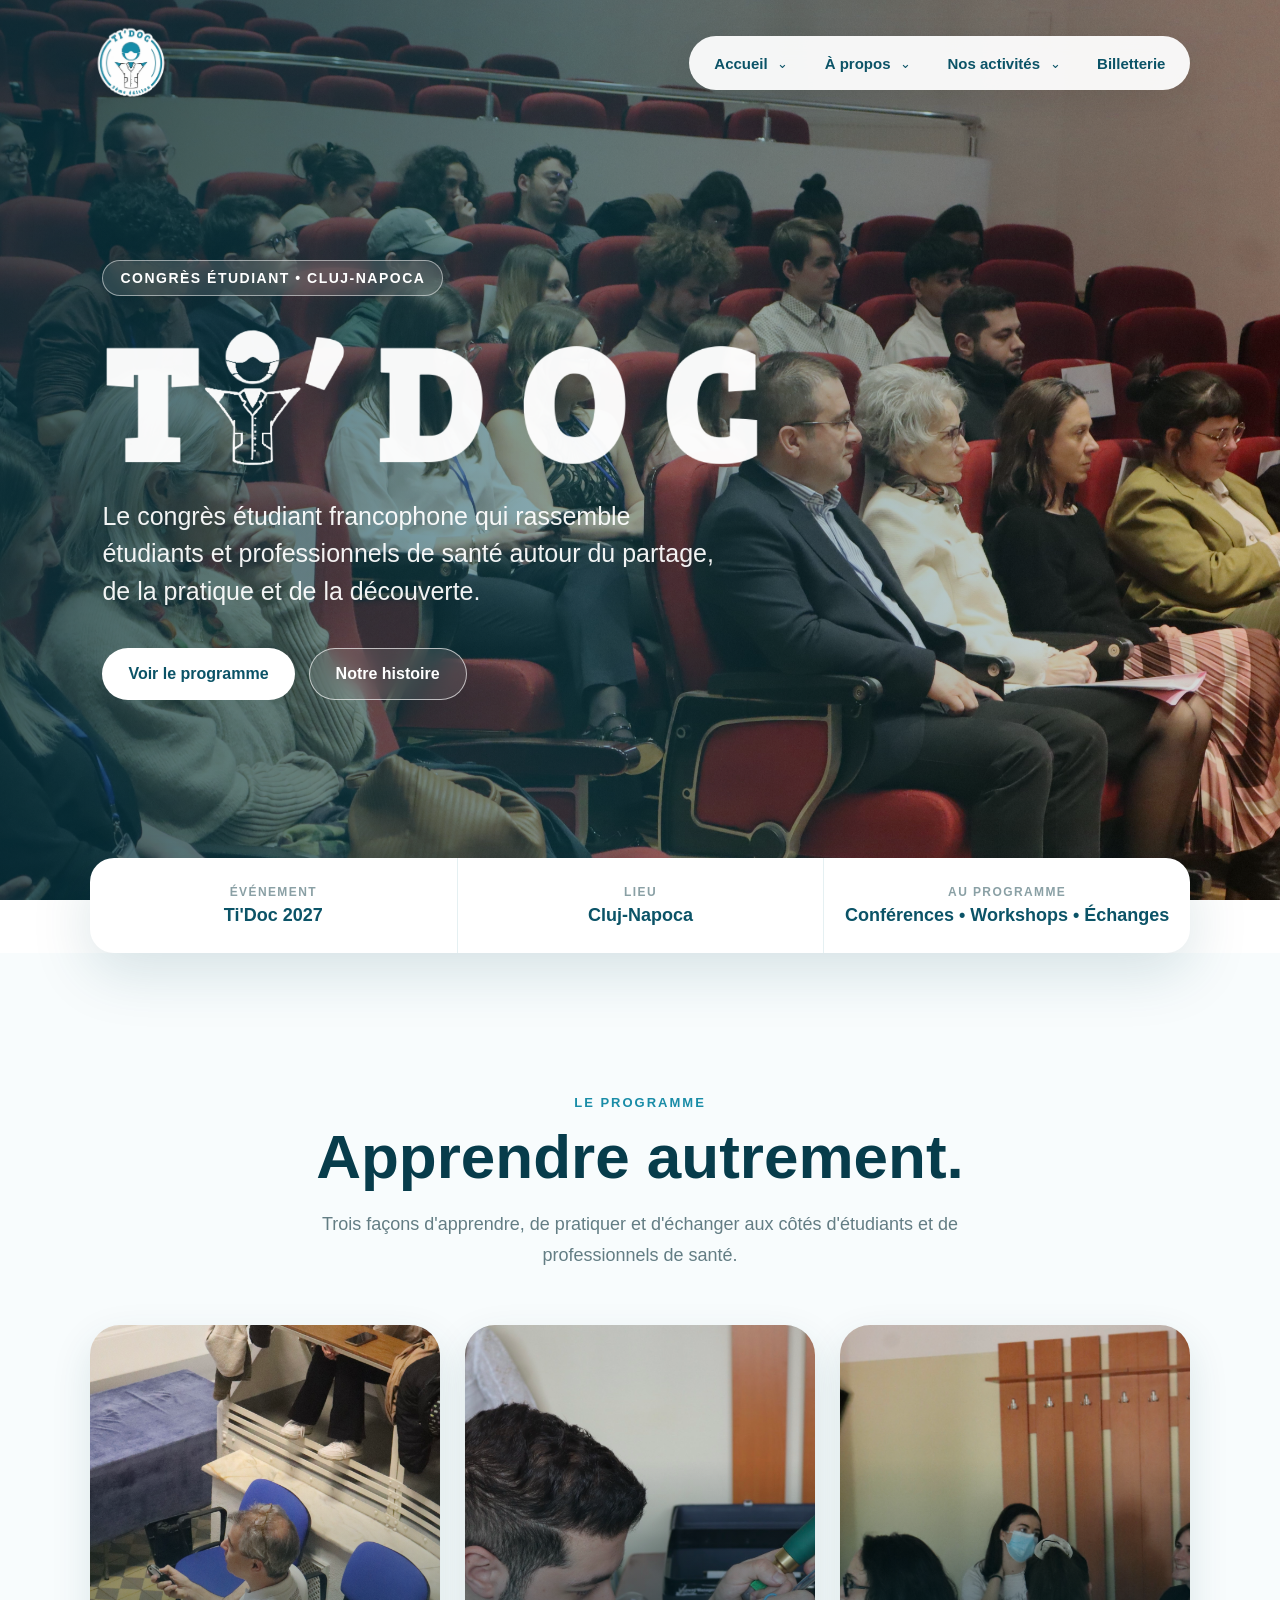
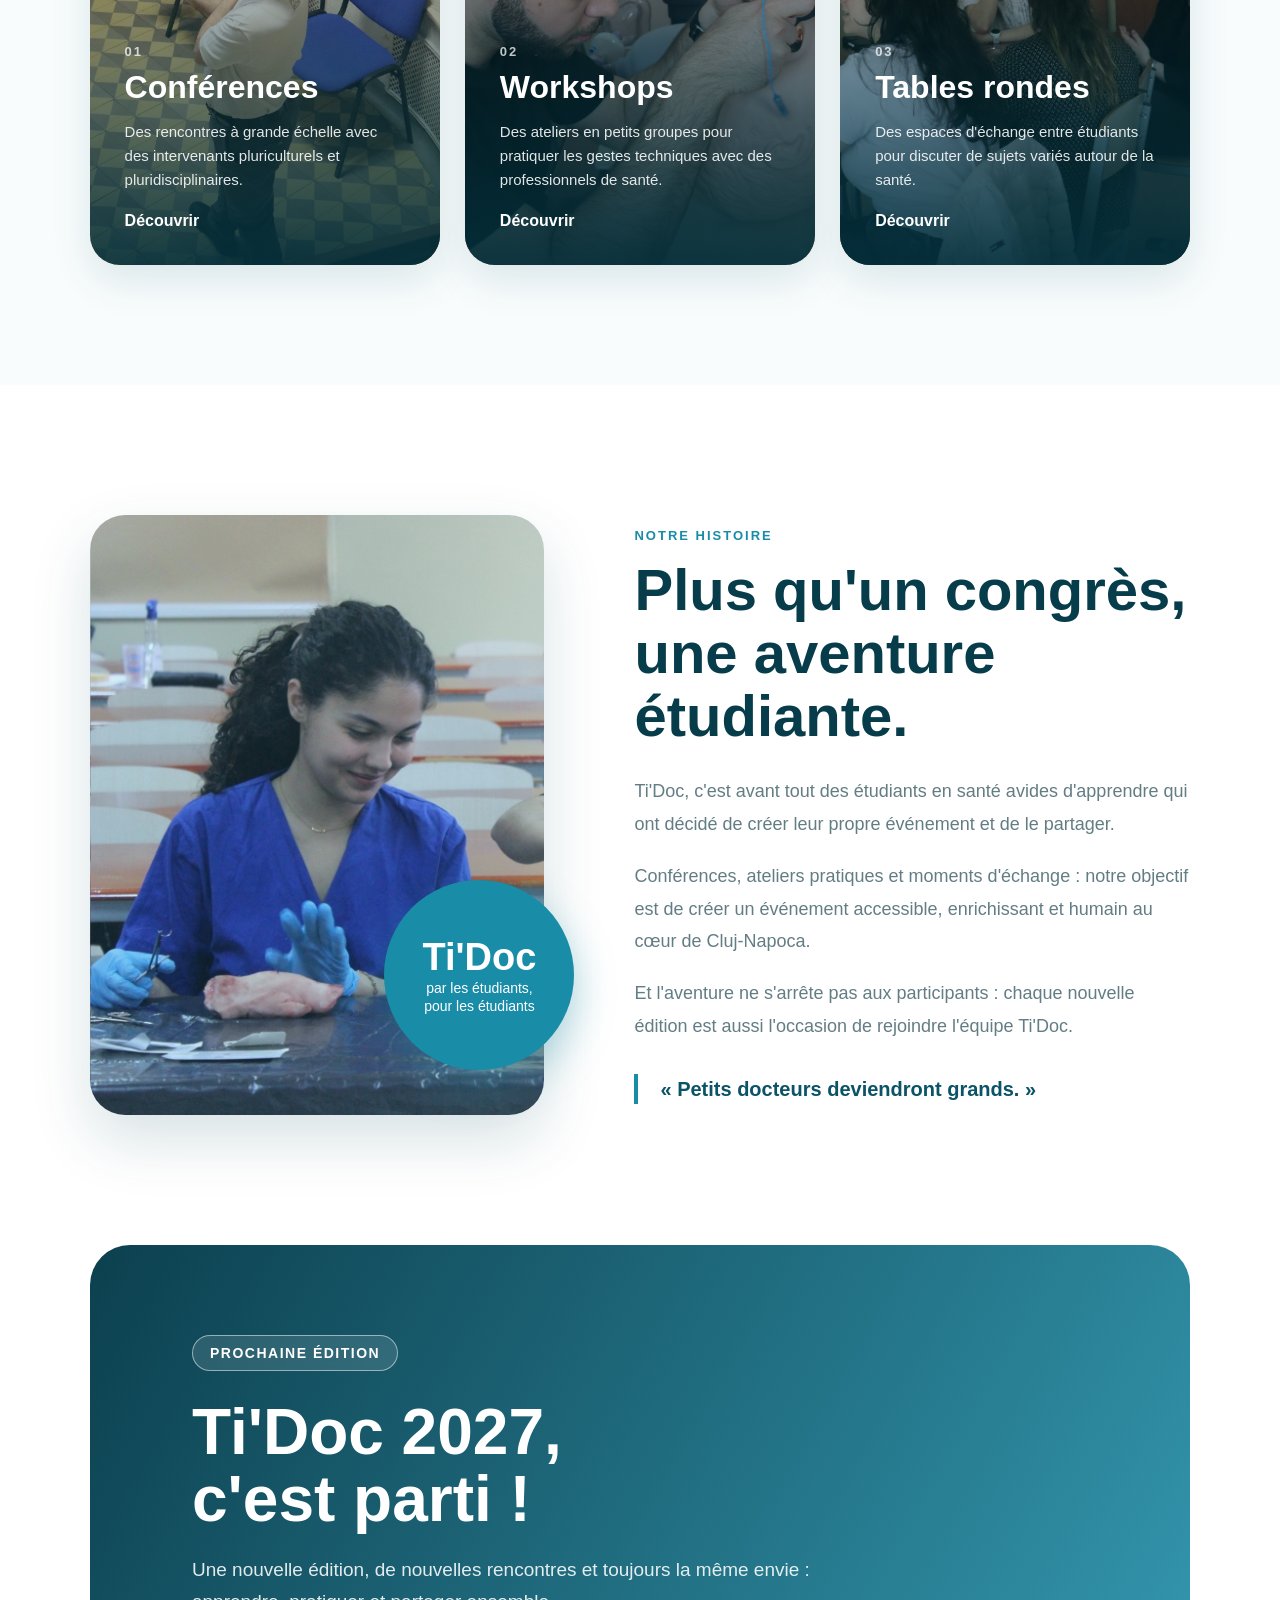
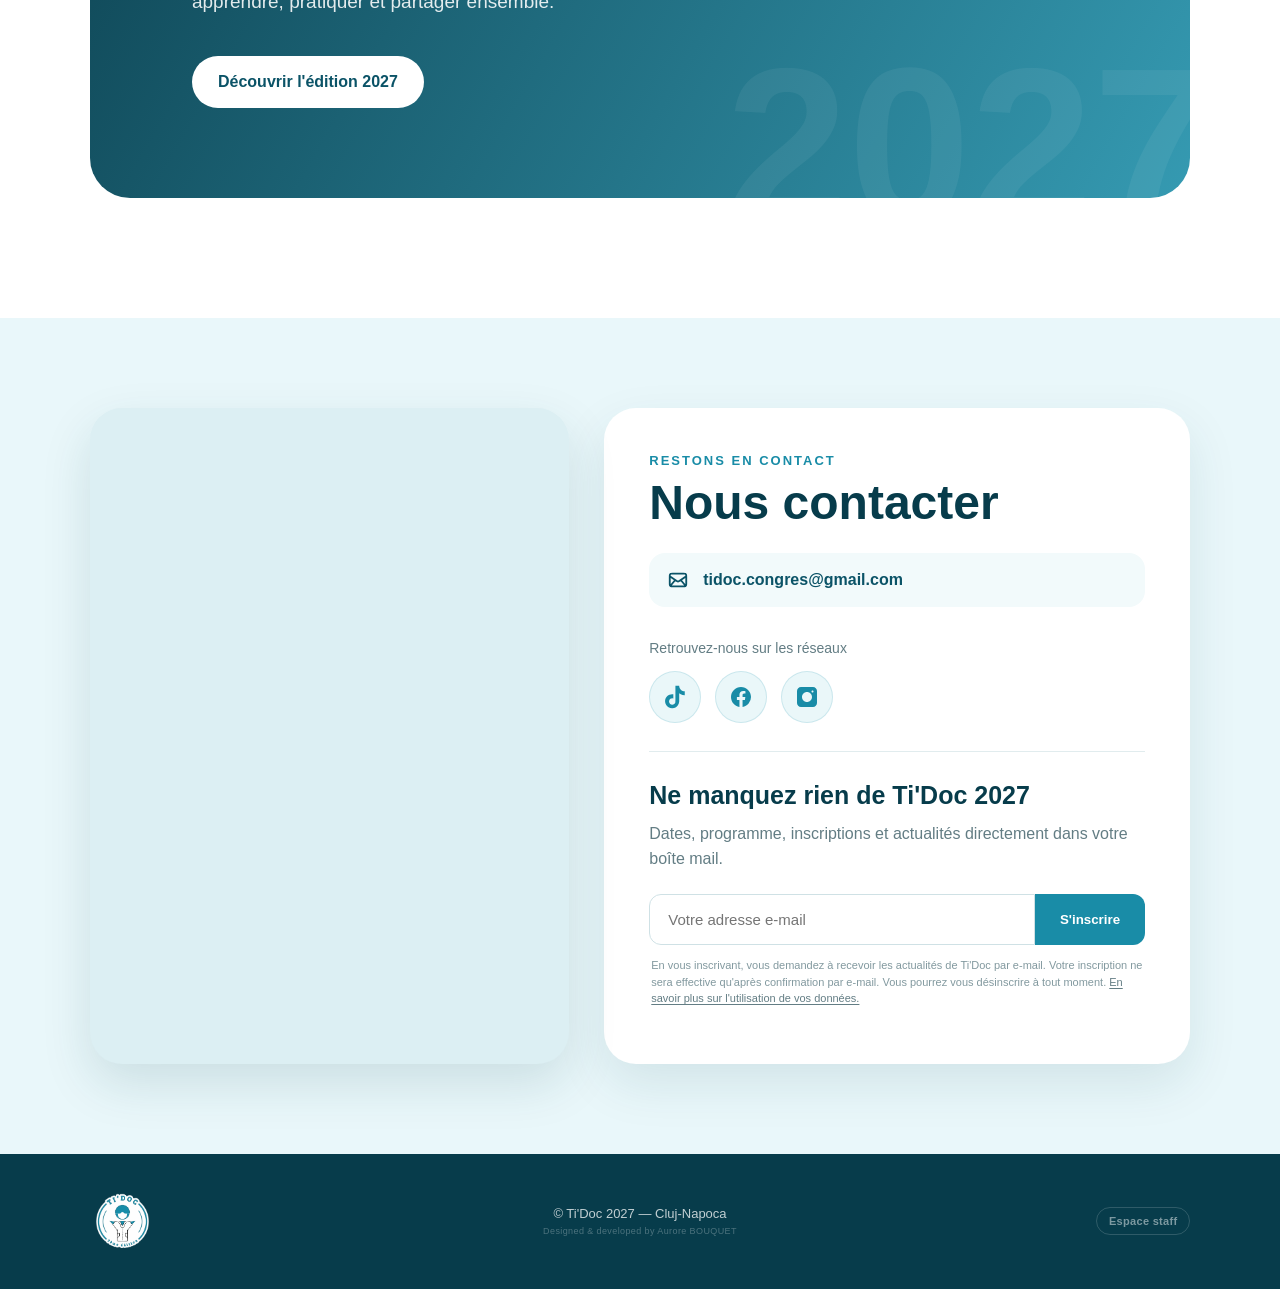
==== commit c58b12a3: "Update index.html" ====
--- a/index.html
+++ b/index.html
@@ -5,6 +5,15 @@
 <meta name="viewport" content="width=device-width, initial-scale=1.0">
 
 <title>Ti'Doc — Congrès étudiant francophone de Cluj-Napoca</title>
+
+<meta
+  name="description"
+  content="Ti'Doc est le congrès étudiant francophone de santé à Cluj-Napoca. Découvrez l'édition 2027, ses conférences, workshops, tables rondes et sa billetterie."
+>
+
+<meta name="robots" content="index, follow">
+
+<link rel="canonical" href="https://tidoccongres.fr/">  
 
 <link rel="icon" type="image/png" href="/files/logo.png?v=2">
 <link rel="shortcut icon" type="image/png" href="/files/logo.png?v=2">
@@ -827,6 +836,28 @@
 }
 
 
+.newsletter .newsletter-privacy{
+  margin:12px 2px 0;
+
+  color:#82999F;
+
+  font-size:11px;
+  line-height:1.5;
+
+  font-weight:400;
+}
+
+.newsletter .newsletter-privacy a{
+  color:#637D84;
+
+  text-decoration:underline;
+  text-underline-offset:2px;
+}
+
+.newsletter .newsletter-privacy a:hover{
+  color:#198CA7;
+}
+  
 /* =========================
    TABLETTE
 ========================= */
@@ -1607,6 +1638,17 @@
 
         </form>
 
+<p class="newsletter-privacy">
+  En vous inscrivant, vous demandez à recevoir les actualités
+  de Ti'Doc par e-mail. Votre inscription ne sera effective
+  qu'après confirmation par e-mail. Vous pourrez vous
+  désinscrire à tout moment.
+
+  <a href="confidentialite.html">
+    En savoir plus sur l'utilisation de vos données.
+  </a>
+</p>
+        
         <p
           id="newsletter-message"
           style="
@@ -1707,15 +1749,30 @@
 
       if(data.success){
 
-        newsletterMessage.textContent =
-          "Merci ! Votre inscription à la newsletter est confirmée 💙";
-
-        newsletterMessage.style.color =
-          "#198CA7";
-
-        newsletterEmail.value = "";
-
-      }
+  if(data.pending){
+
+    newsletterMessage.textContent =
+      "Presque terminé 💙 Consultez votre boîte mail et cliquez sur le lien de confirmation pour valider votre inscription.";
+
+  } else if(data.alreadyRegistered){
+
+    newsletterMessage.textContent =
+      "Cette adresse est déjà inscrite à la newsletter Ti'Doc 💙";
+
+  } else{
+
+    newsletterMessage.textContent =
+      data.message ||
+      "Votre demande a bien été prise en compte 💙";
+
+  }
+
+  newsletterMessage.style.color =
+    "#198CA7";
+
+  newsletterEmail.value = "";
+
+}
 
       else{
 
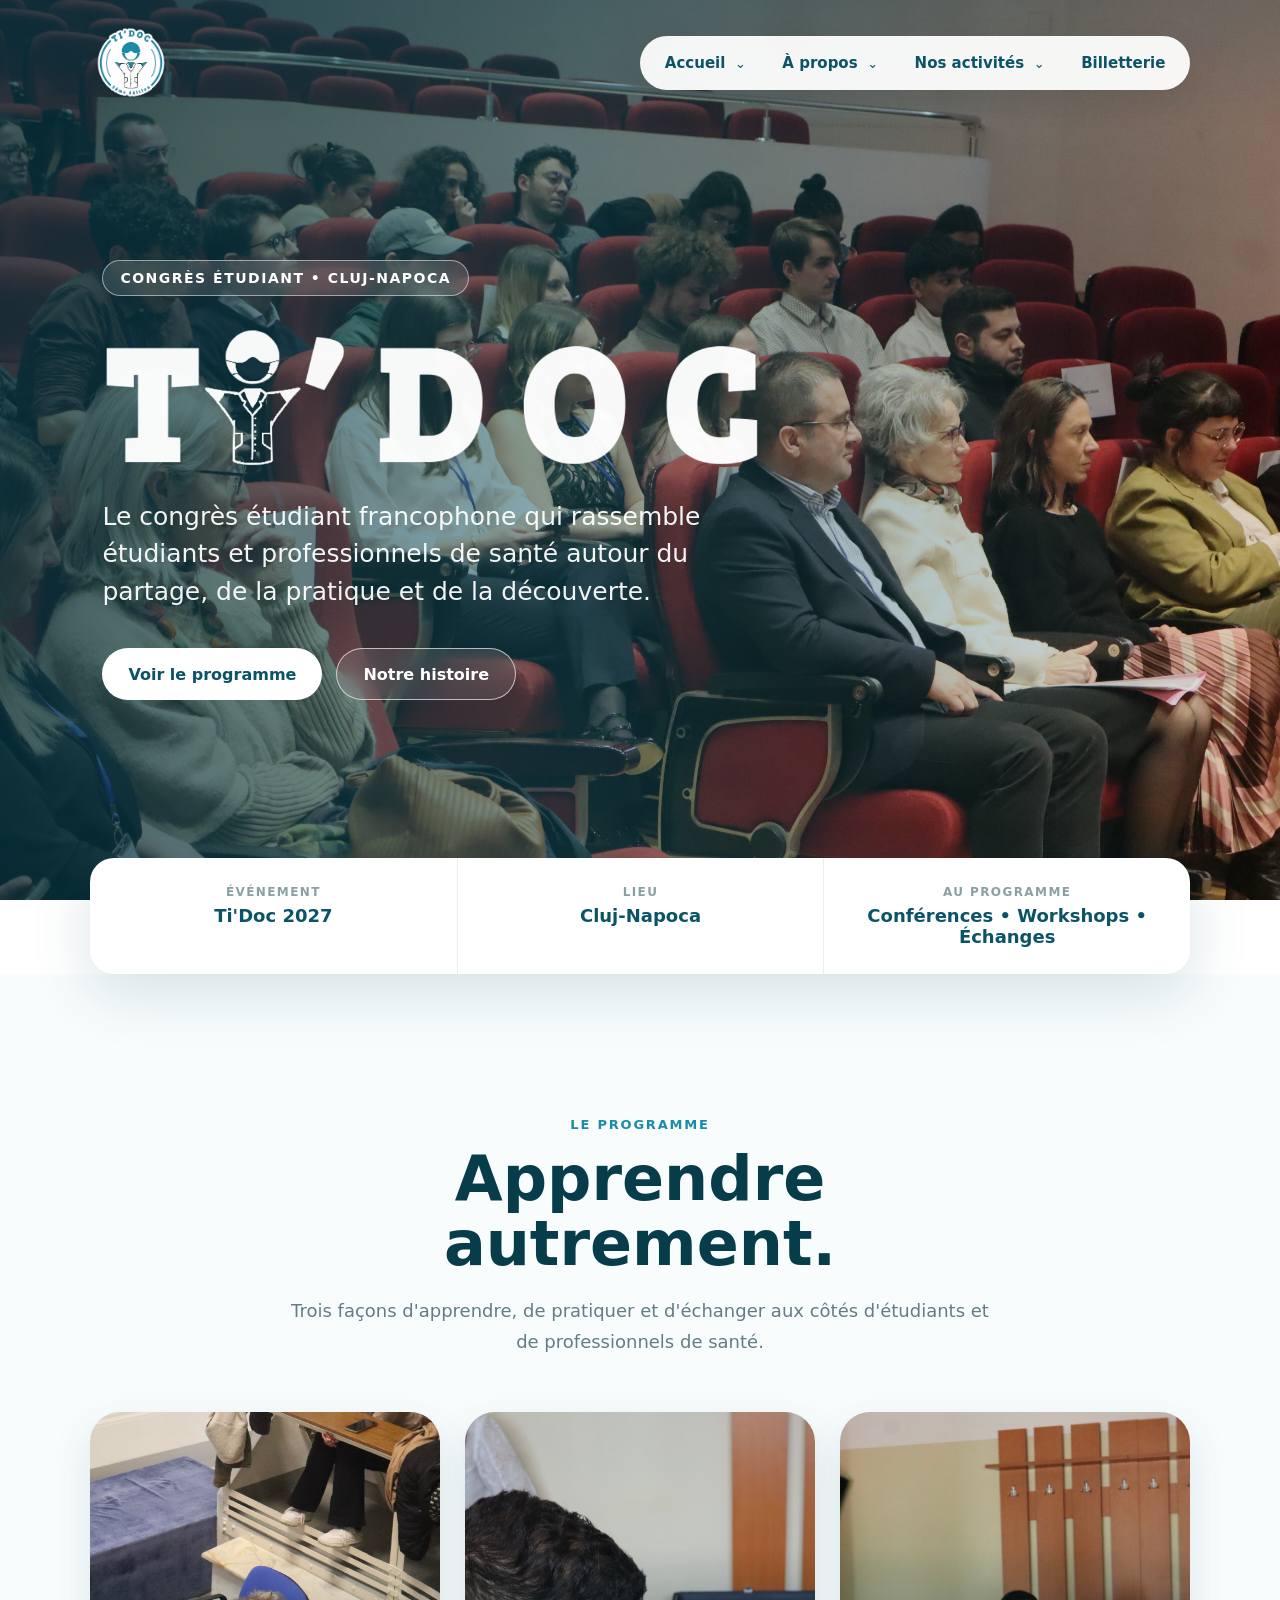
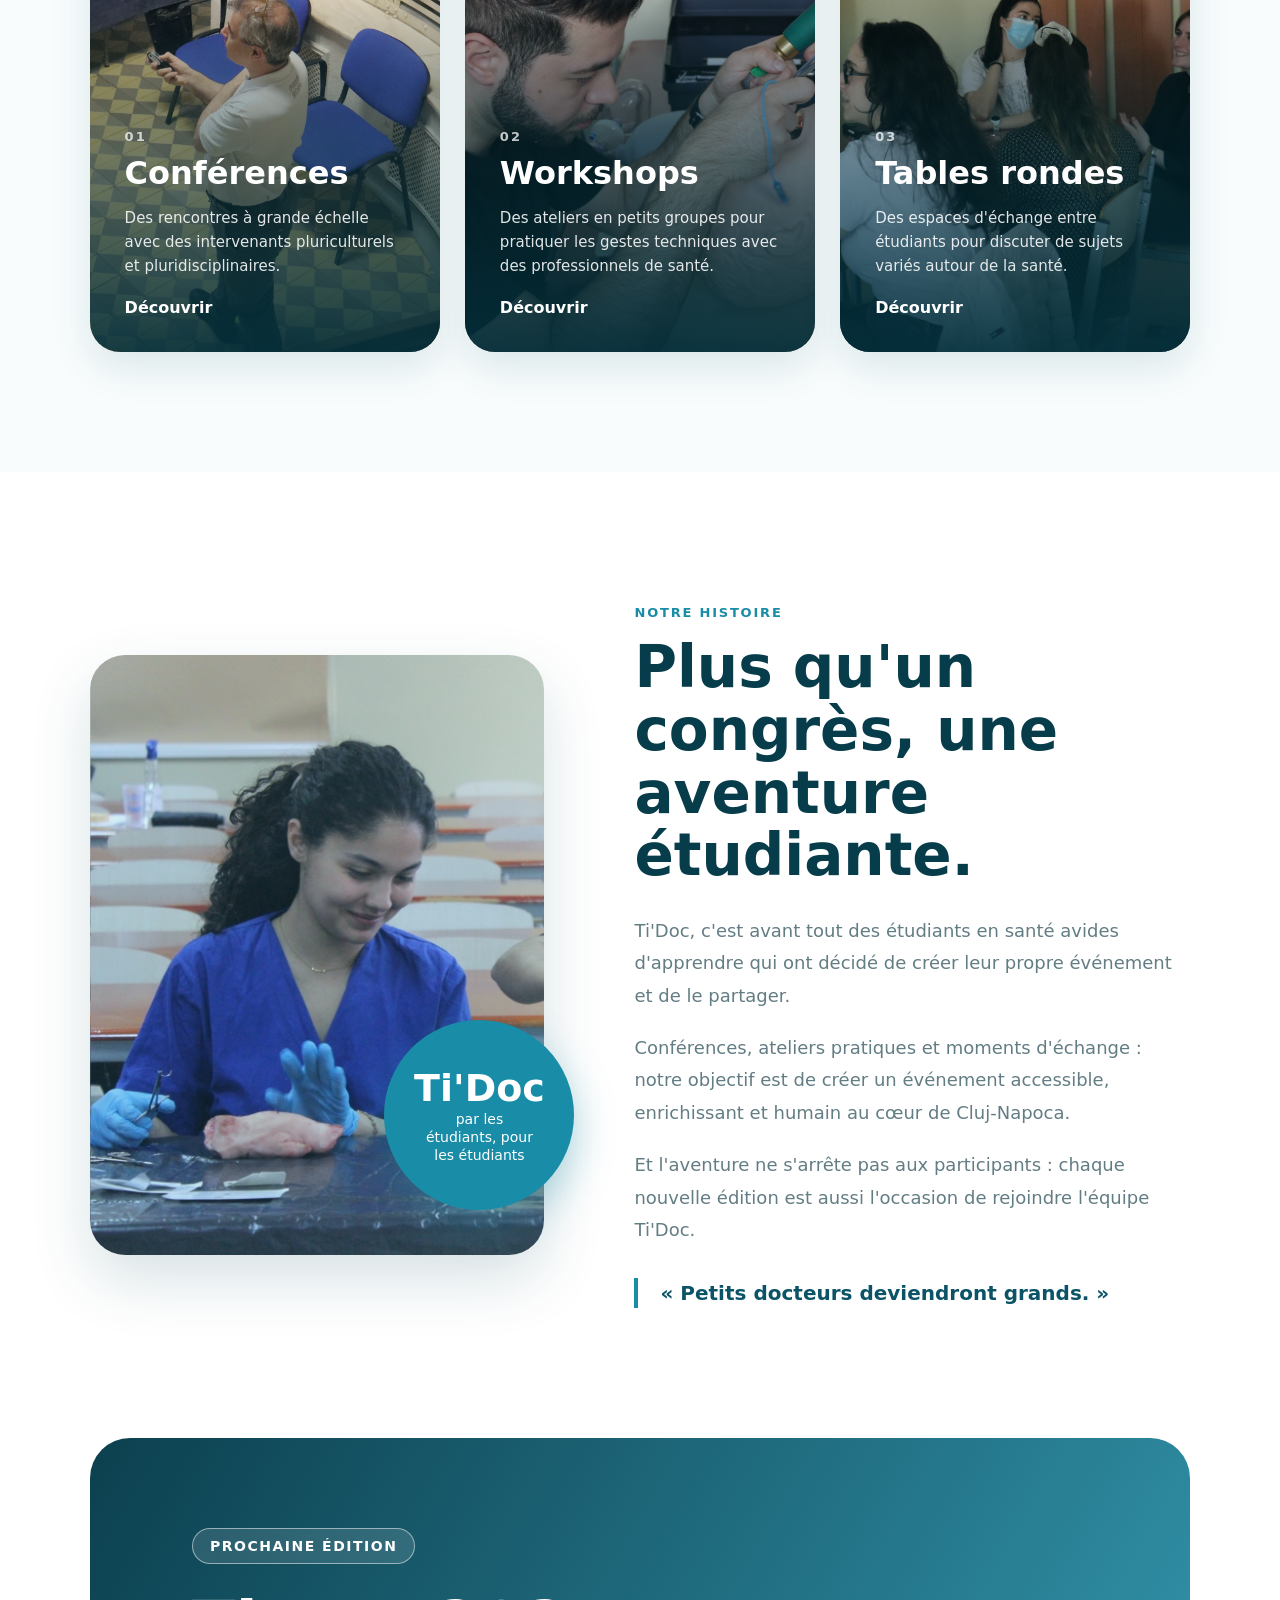
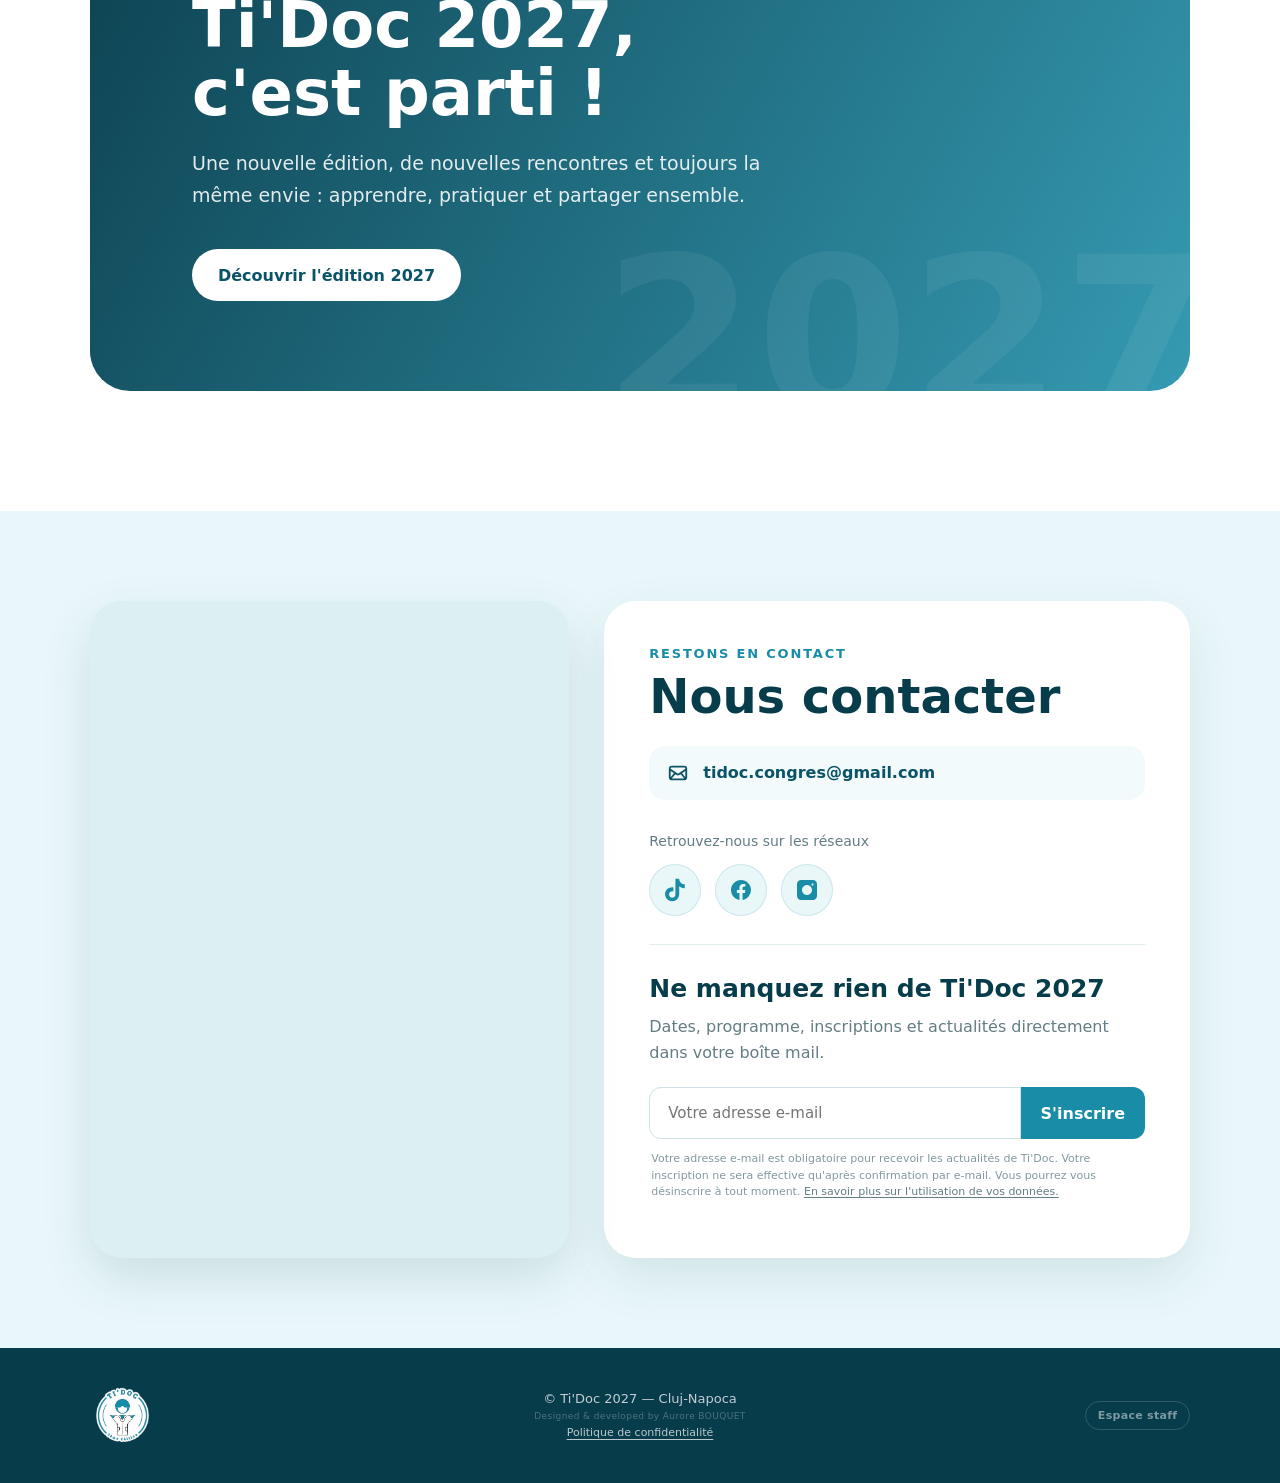
==== commit 2cf9c346: "Mise à jour du site TiDoc" ====
--- a/index.html
+++ b/index.html
@@ -29,6 +29,7 @@
   rel="stylesheet"
   href="footer.css"
 >
+
    
 <style>
 
@@ -1154,6 +1155,7 @@
 }
 
 </style>
+<link rel="stylesheet" href="theme.css">
 </head>
 
 
@@ -1628,6 +1630,9 @@
           <input
             type="email"
             id="newsletter-email"
+            name="email"
+            autocomplete="email"
+            aria-label="Adresse e-mail"
             placeholder="Votre adresse e-mail"
             required
           >
@@ -1639,10 +1644,10 @@
         </form>
 
 <p class="newsletter-privacy">
-  En vous inscrivant, vous demandez à recevoir les actualités
-  de Ti'Doc par e-mail. Votre inscription ne sera effective
-  qu'après confirmation par e-mail. Vous pourrez vous
-  désinscrire à tout moment.
+  Votre adresse e-mail est obligatoire pour recevoir les actualités
+  de Ti'Doc. Votre inscription ne sera effective qu'après
+  confirmation par e-mail. Vous pourrez vous désinscrire à tout
+  moment.
 
   <a href="confidentialite.html">
     En savoir plus sur l'utilisation de vos données.
--- a/header.css
+++ b/header.css
@@ -24,9 +24,8 @@
 
   padding:22px 7%;
 
-  background:transparent;
-}
-
+  background:linear-gradient(180deg,rgba(7,60,75,.18),transparent);
+}
 
 /* =====================================================
    LOGO
@@ -73,9 +72,126 @@
   white-space:nowrap;
 }
 
+.menu-toggle{
+  display:none;
+}
+
 
 nav a{
   text-decoration:none;
+}
+
+/* =====================================================
+   NAVIGATION MOBILE UNIFIÉE
+===================================================== */
+
+@media(max-width:650px){
+  header{
+    align-items:center;
+    background:rgba(7,60,75,.18);
+  }
+
+  .menu-toggle{
+    width:44px;
+    height:44px;
+    display:flex;
+    flex-direction:column;
+    justify-content:center;
+    align-items:center;
+    gap:5px;
+    margin-left:auto;
+    border:1px solid rgba(255,255,255,.45);
+    border-radius:14px;
+    background:rgba(255,255,255,.94);
+    color:var(--blue-dark);
+    cursor:pointer;
+    box-shadow:0 8px 25px rgba(7,60,75,.14);
+  }
+
+  .menu-toggle span{
+    width:19px;
+    height:2px;
+    border-radius:5px;
+    background:currentColor;
+    transition:transform .2s ease,opacity .2s ease;
+  }
+
+  .menu-toggle[aria-expanded="true"] span:nth-child(1){ transform:translateY(7px) rotate(45deg); }
+  .menu-toggle[aria-expanded="true"] span:nth-child(2){ opacity:0; }
+  .menu-toggle[aria-expanded="true"] span:nth-child(3){ transform:translateY(-7px) rotate(-45deg); }
+
+  header nav{
+    position:absolute;
+    top:calc(100% + 10px);
+    left:4%;
+    right:4%;
+    display:grid;
+    gap:4px;
+    padding:10px;
+    border:1px solid rgba(25,140,167,.14);
+    border-radius:22px;
+    background:rgba(255,255,255,.98);
+    box-shadow:0 22px 50px rgba(7,60,75,.18);
+    opacity:0;
+    visibility:hidden;
+    pointer-events:none;
+    transform:translateY(-8px);
+    transition:opacity .2s ease,visibility .2s ease,transform .2s ease;
+  }
+
+  header nav.open{
+    opacity:1;
+    visibility:visible;
+    pointer-events:auto;
+    transform:translateY(0);
+  }
+
+  header nav > .nav-dropdown,
+  header nav > .nav-main-link{ width:100%; }
+
+  header nav > .nav-main-link,
+  header .nav-main-row{
+    min-height:44px;
+    padding:0 12px;
+    border-radius:12px;
+  }
+
+  header nav > .nav-main-link:hover,
+  header .nav-main-row:hover{ background:var(--blue-light); }
+
+  header .nav-main-link{ font-size:14px; }
+  header .nav-main-row{ justify-content:space-between; gap:8px; }
+  header .nav-dropdown-toggle{ width:30px; height:30px; }
+  header .nav-chevron{ font-size:13px; }
+
+  header .nav-dropdown-menu{
+    position:static;
+    min-width:0;
+    margin:0 8px 6px;
+    padding:4px;
+    border:0;
+    border-radius:14px;
+    background:var(--blue-light);
+    box-shadow:none;
+    transform:none;
+  }
+
+  header .nav-dropdown-menu::before{ display:none; }
+  header .nav-dropdown-menu a{ padding:10px 12px; font-size:13px; border-radius:10px; }
+
+  header nav .nav-dropdown:hover .nav-dropdown-menu{
+    opacity:0;
+    visibility:hidden;
+    pointer-events:none;
+    transform:none;
+  }
+
+  header nav .nav-dropdown.open .nav-dropdown-menu{
+    opacity:1;
+    visibility:visible;
+    pointer-events:auto;
+    transform:none;
+  }
 }
 
 
@@ -389,6 +505,12 @@
 
 }
 
+/* Priorité finale pour la navigation mobile unifiée. */
+@media(max-width:650px){
+  header{ align-items:center; }
+  header nav{ display:grid; }
+}
+
 
 /* =====================================================
    MOBILE
@@ -469,4 +591,3 @@
   }
 
 }
-
--- a/footer.css
+++ b/footer.css
@@ -82,6 +82,23 @@
 
 }
 
+.privacy-link{
+
+  color:
+    rgba(255,255,255,.72);
+
+  font-size:11px;
+  text-decoration:underline;
+  text-underline-offset:3px;
+
+}
+
+.privacy-link:hover{
+
+  color:white;
+
+}
+
 
 /* =====================================================
    ESPACE STAFF
--- a/theme.css
+++ b/theme.css
@@ -0,0 +1,34 @@
+/* Ti'Doc — base visuelle commune */
+:root{
+  --surface:#fff;
+  --surface-soft:#f4fafb;
+  --line:rgba(7,60,75,.12);
+  --shadow-soft:0 18px 55px rgba(7,60,75,.10);
+  --radius-lg:28px;
+  --radius-md:18px;
+}
+
+html{ background:var(--surface-soft); }
+
+body{
+  font-family:Inter,ui-sans-serif,system-ui,-apple-system,BlinkMacSystemFont,"Segoe UI",sans-serif;
+  text-rendering:optimizeLegibility;
+}
+
+::selection{ color:#fff; background:var(--blue); }
+a,button,input,select,textarea{ -webkit-tap-highlight-color:transparent; }
+a:focus-visible,button:focus-visible,input:focus-visible,select:focus-visible,textarea:focus-visible{
+  outline:3px solid rgba(25,140,167,.42);
+  outline-offset:4px;
+}
+button,input,select,textarea{ font:inherit; }
+.section-tag,.hero-tag,.privacy-tag,.page-tag{ letter-spacing:1.8px; }
+.btn,.staff-button,.pack-button,.privacy-more{
+  transition:transform .22s ease,box-shadow .22s ease,background-color .22s ease,border-color .22s ease;
+}
+.btn:hover,.staff-button:hover,.pack-button:hover,.privacy-more:hover{
+  box-shadow:0 12px 28px rgba(7,60,75,.14);
+}
+@media(max-width:650px){
+  .hero,.team-hero,.about-hero,.privacy-hero,.page-heading{ padding-top:135px; }
+}
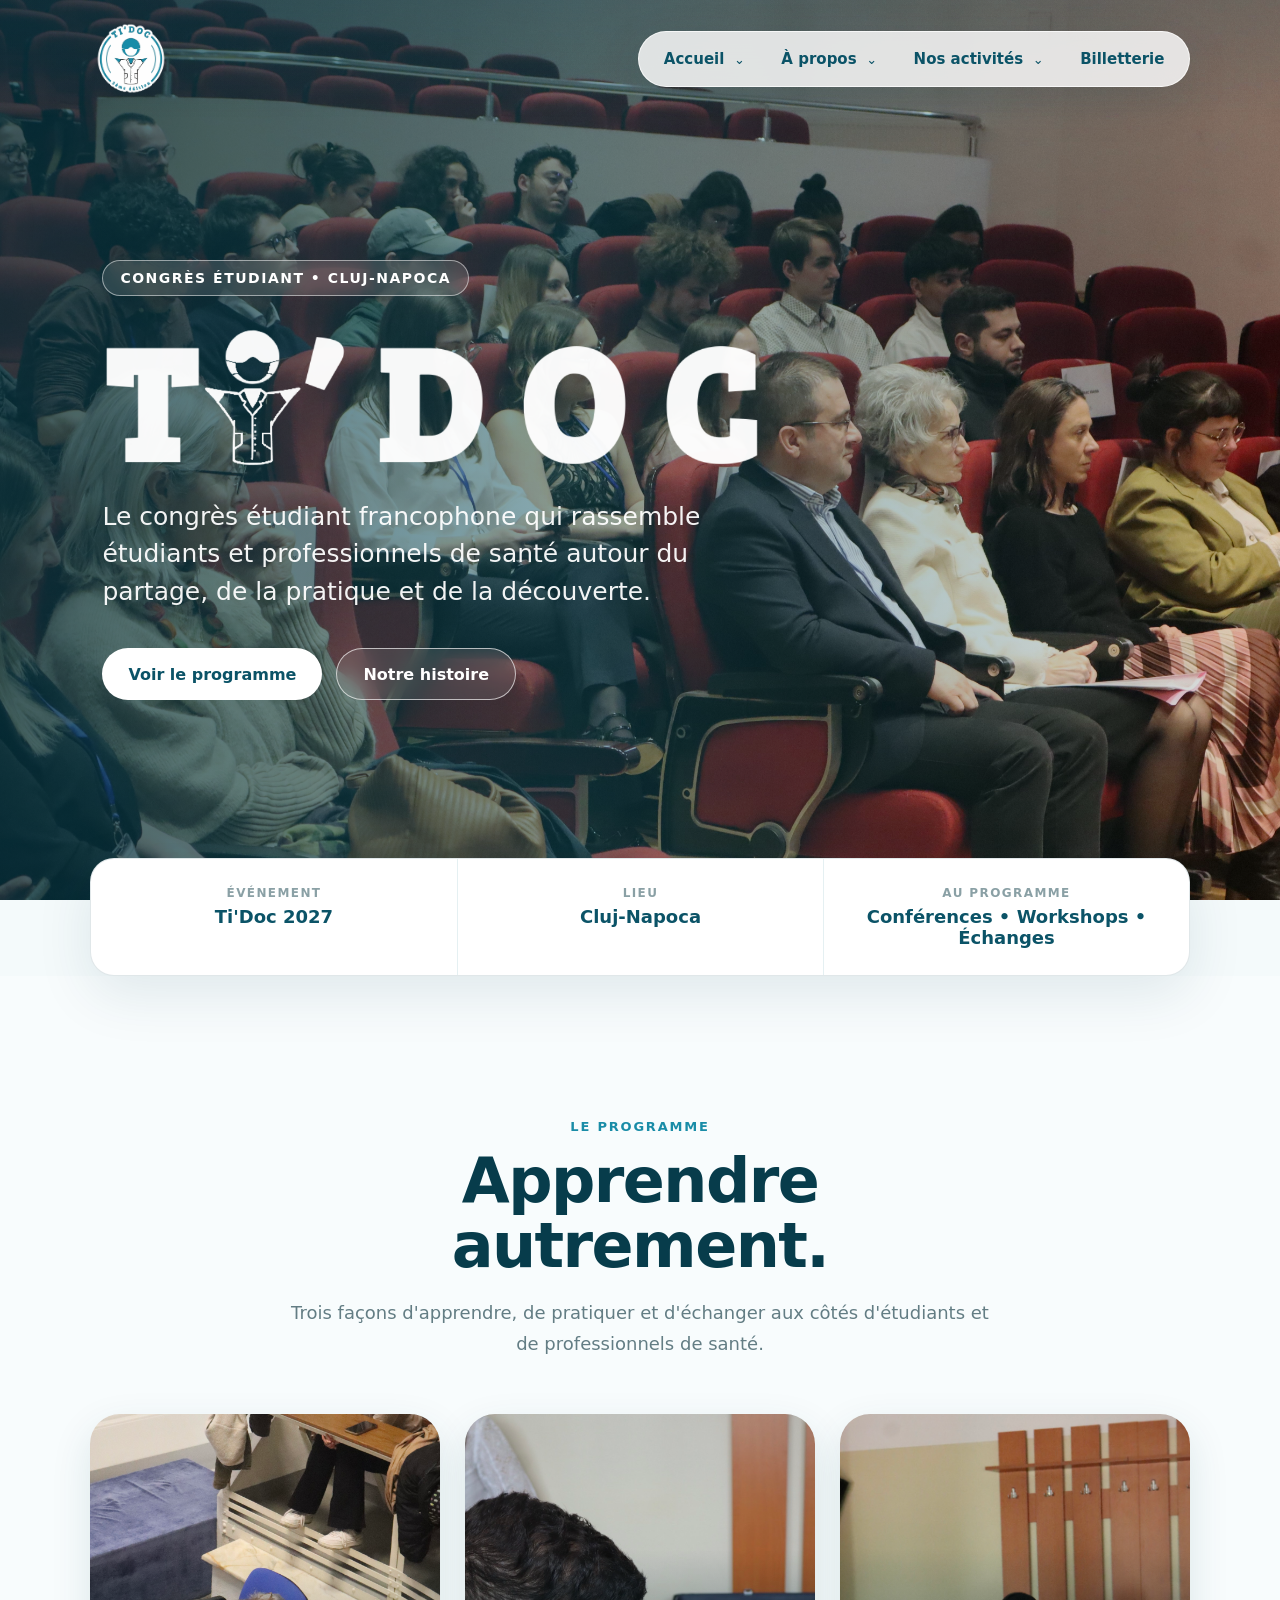
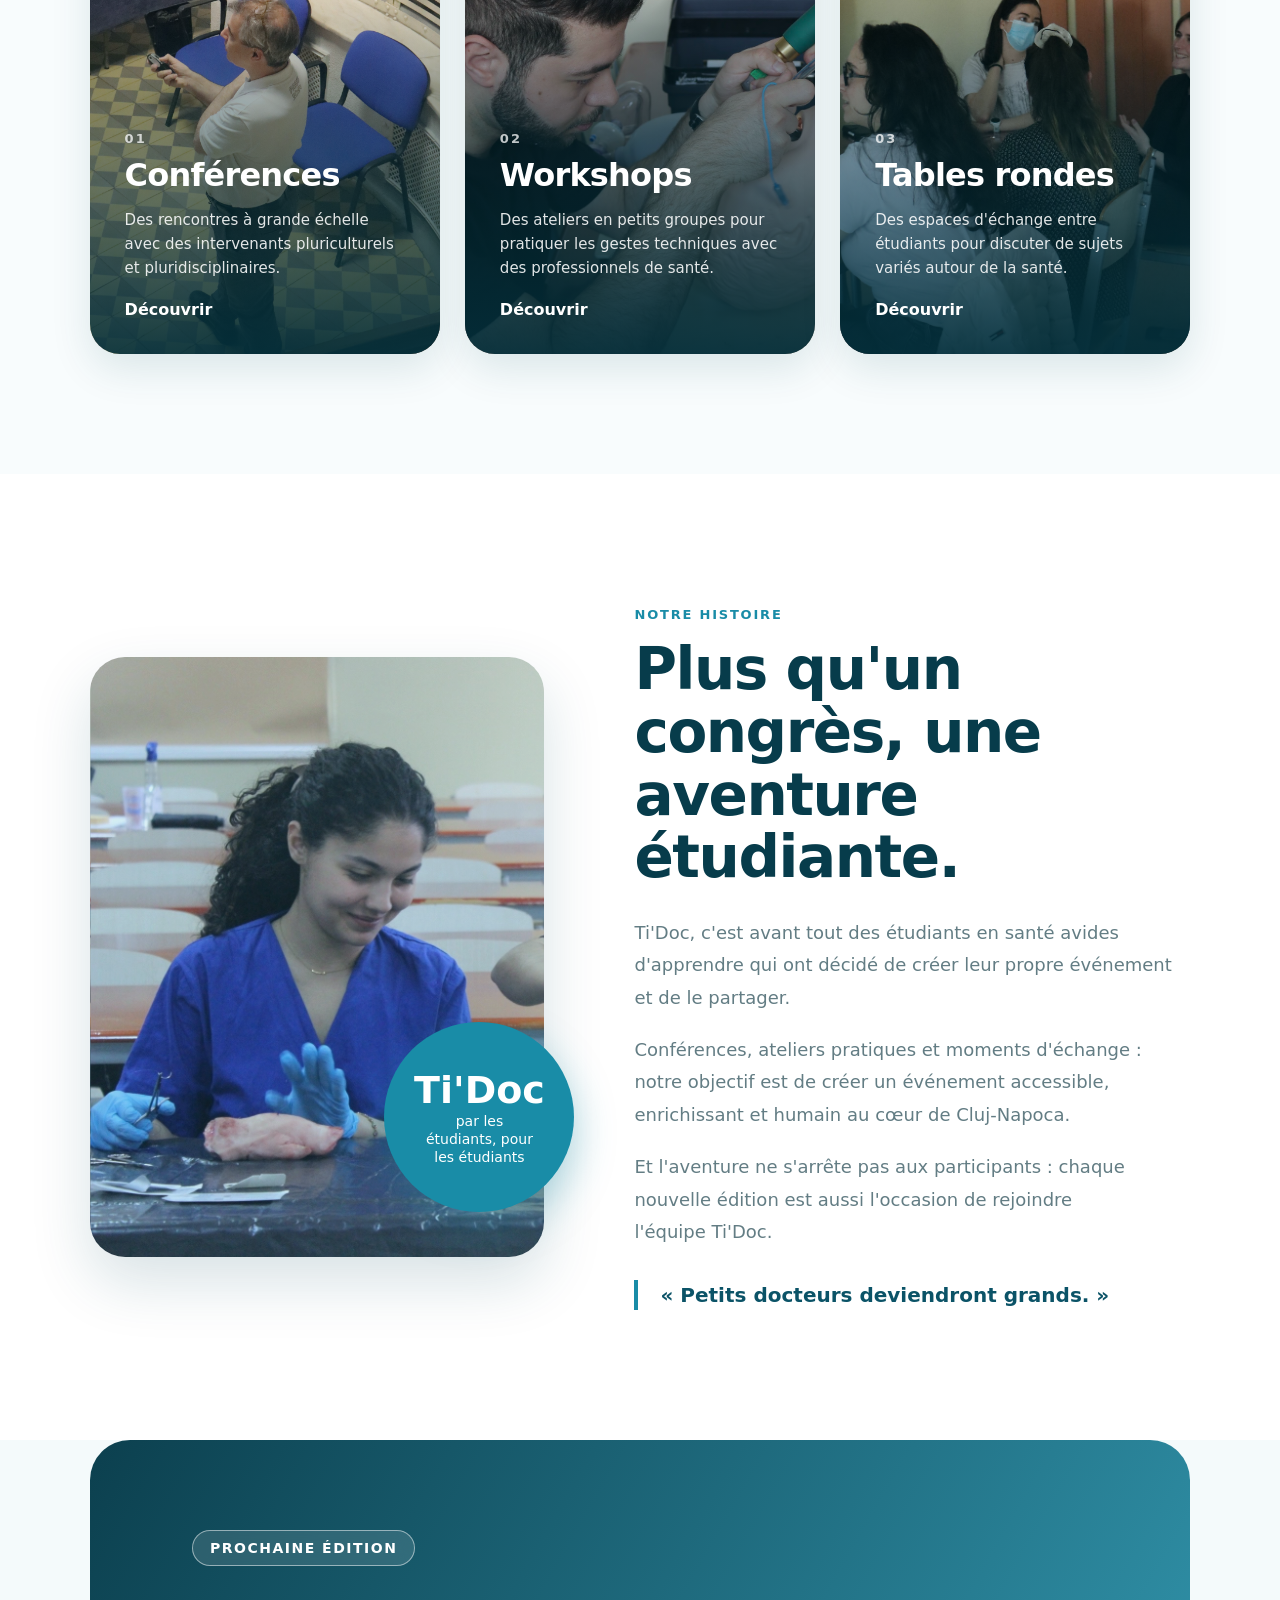
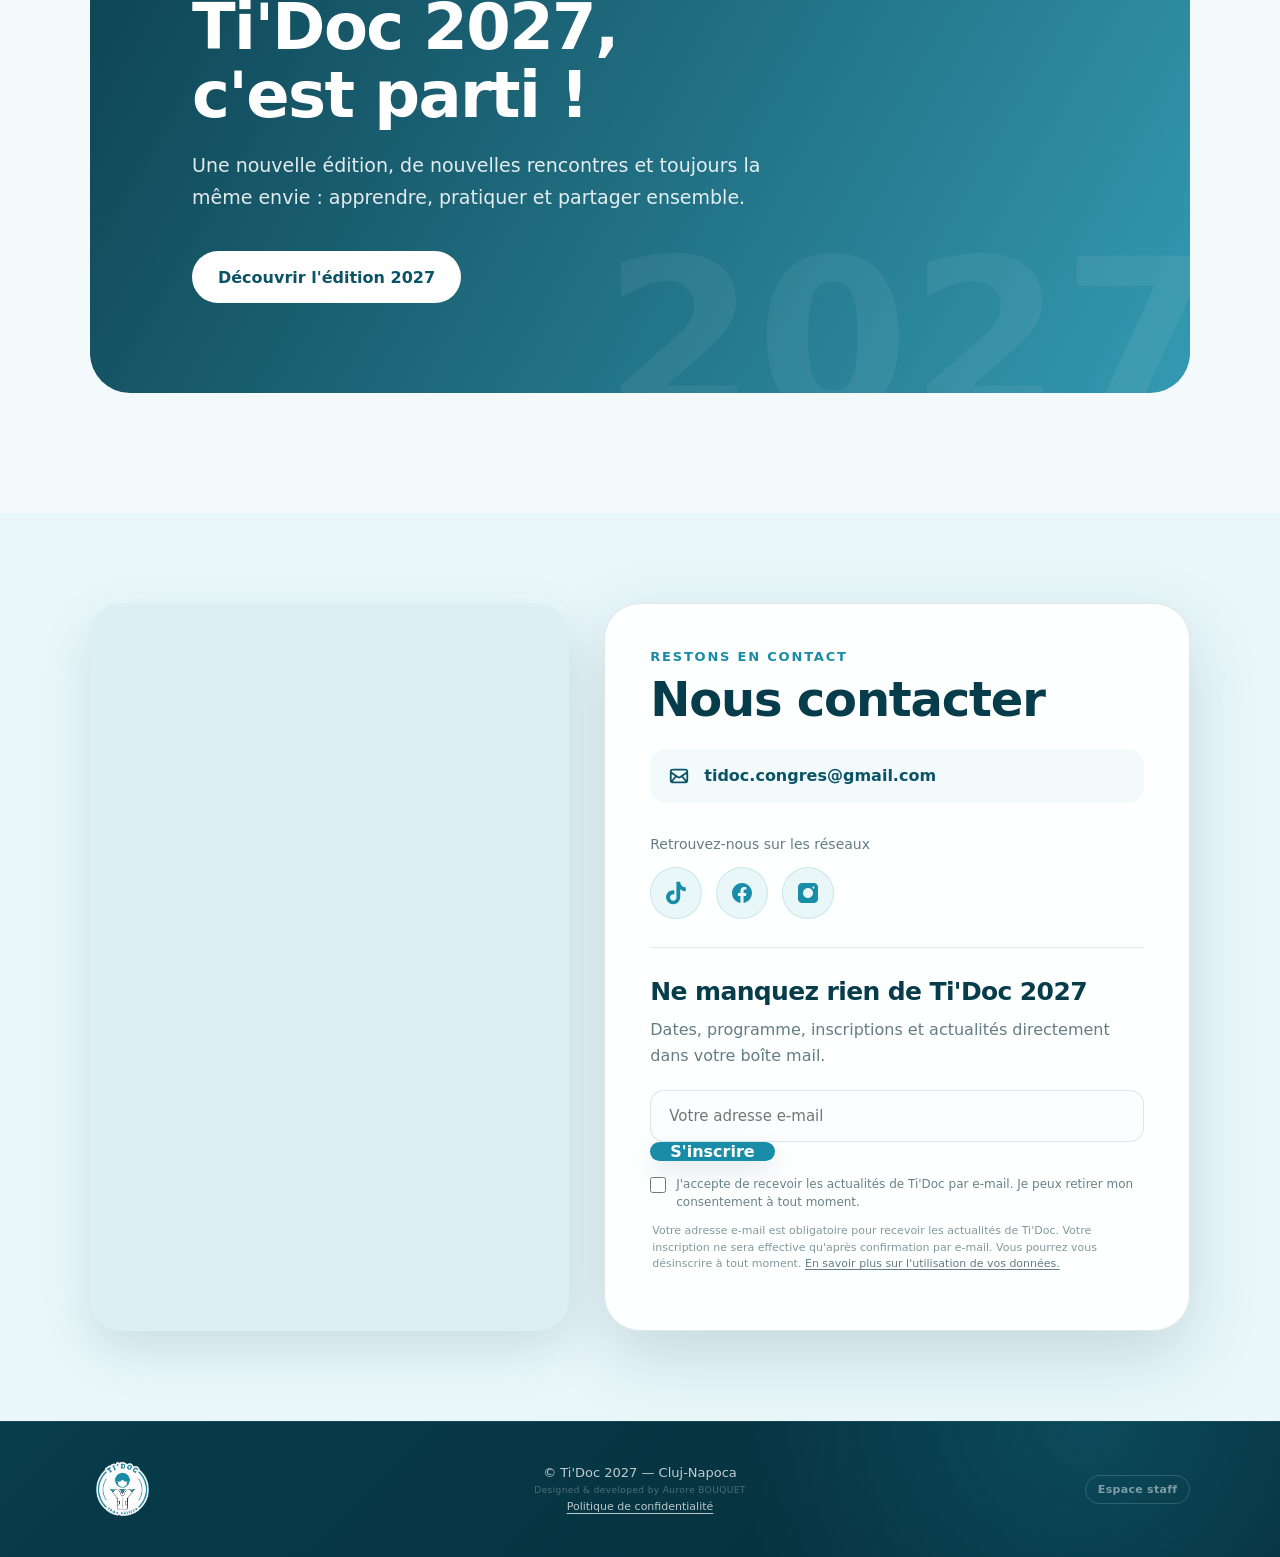
==== commit a2a67015: "Mise à jour du site TiDoc" ====
--- a/index.html
+++ b/index.html
@@ -15,9 +15,9 @@
 
 <link rel="canonical" href="https://tidoccongres.fr/">  
 
-<link rel="icon" type="image/png" href="/files/logo.png?v=2">
-<link rel="shortcut icon" type="image/png" href="/files/logo.png?v=2">
-<link rel="apple-touch-icon" href="/files/logo.png?v=2">
+<link rel="icon" type="image/png" href="/files/logo.png?v=3">
+<link rel="shortcut icon" type="image/png" href="/files/logo.png?v=3">
+<link rel="apple-touch-icon" href="/files/logo.png?v=3">
 <meta name="apple-mobile-web-app-title" content="Ti'Doc">
   
 <link
@@ -1636,6 +1636,20 @@
             placeholder="Votre adresse e-mail"
             required
           >
+
+        <label class="newsletter-consent" for="newsletter-consent">
+          <input
+            type="checkbox"
+            id="newsletter-consent"
+            name="consent"
+            value="1"
+            required
+          >
+          <span>
+            J'accepte de recevoir les actualités de Ti'Doc par e-mail.
+            Je peux retirer mon consentement à tout moment.
+          </span>
+        </label>
 
           <button type="submit">
             S'inscrire
@@ -1691,6 +1705,9 @@
 const newsletterEmail =
   document.getElementById("newsletter-email");
 
+const newsletterConsent =
+  document.getElementById("newsletter-consent");
+
 const newsletterMessage =
   document.getElementById("newsletter-message");
 
@@ -1710,6 +1727,17 @@
 
       newsletterMessage.textContent =
         "Veuillez entrer une adresse e-mail.";
+
+      return;
+
+    }
+
+    if(!newsletterConsent?.checked){
+
+      newsletterMessage.textContent =
+        "Veuillez accepter de recevoir les actualités de Ti'Doc.";
+
+      newsletterConsent?.focus();
 
       return;
 
@@ -1736,7 +1764,8 @@
 
             body:
               "email=" +
-              encodeURIComponent(email)
+              encodeURIComponent(email) +
+              "&consent=1"
 
           }
         );
--- a/footer.css
+++ b/footer.css
@@ -106,17 +106,29 @@
 
 .staff-link{
 
+  display:inline-flex;
+  align-items:center;
+  gap:6px;
+
   justify-self:end;
 
+  padding:7px 12px;
+
+  border:1px solid rgba(255,255,255,.16);
+  border-radius:50px;
+
   color:
-    rgba(255,255,255,.50);
+    rgba(255,255,255,.48);
 
   font-size:11px;
+  font-weight:600;
 
   text-decoration:none;
 
   transition:
-    color .25s ease;
+    color .25s ease,
+    border-color .25s ease,
+    background .25s ease;
 
 }
 
@@ -124,6 +136,9 @@
 .staff-link:hover{
 
   color:white;
+
+  border-color:rgba(255,255,255,.4);
+  background:rgba(255,255,255,.06);
 
 }
 
--- a/theme.css
+++ b/theme.css
@@ -1,9 +1,15 @@
-/* Ti'Doc — base visuelle commune */
+/* Ti'Doc — direction artistique commune */
 :root{
   --surface:#fff;
   --surface-soft:#f4fafb;
+  --surface-deep:#073c4b;
+  --ink:#123b45;
+  --muted:#68828a;
   --line:rgba(7,60,75,.12);
+  --line-strong:rgba(25,140,167,.25);
   --shadow-soft:0 18px 55px rgba(7,60,75,.10);
+  --shadow-premium:0 24px 70px rgba(7,60,75,.16);
+  --radius-xl:36px;
   --radius-lg:28px;
   --radius-md:18px;
 }
@@ -13,6 +19,167 @@
 body{
   font-family:Inter,ui-sans-serif,system-ui,-apple-system,BlinkMacSystemFont,"Segoe UI",sans-serif;
   text-rendering:optimizeLegibility;
+  color:var(--ink);
+  background:
+    radial-gradient(circle at 0 0,rgba(25,140,167,.06),transparent 28rem),
+    var(--surface-soft);
+}
+
+h1,h2,h3,h4,p{ text-wrap:pretty; }
+h1,h2,h3,h4{ letter-spacing:-.025em; }
+
+section{ scroll-margin-top:112px; }
+
+/* Barre de navigation commune */
+header{
+  padding-top:18px;
+  padding-bottom:18px;
+}
+
+header nav{
+  border:1px solid rgba(255,255,255,.72);
+  background:rgba(255,255,255,.82);
+  box-shadow:0 14px 45px rgba(7,60,75,.13);
+}
+
+header nav > a,
+header .nav-main-row{
+  transition:background .2s ease,color .2s ease;
+}
+
+header nav > a:hover,
+header .nav-main-row:hover{
+  border-radius:12px;
+  background:rgba(233,247,250,.88);
+}
+
+/* Surfaces et cartes */
+.info-bar,
+.about-path-card,
+.program-card,
+.pack-card,
+.contact-card,
+.privacy-content,
+.section,
+.intro-inner,
+.team-intro-inner{
+  border:1px solid var(--line);
+  box-shadow:var(--shadow-soft);
+}
+
+.about-path-card,
+.program-card,
+.pack-card{
+  overflow:hidden;
+  border-radius:var(--radius-lg);
+  transition:transform .28s ease,box-shadow .28s ease,border-color .28s ease;
+}
+
+.about-path-card:hover,
+.program-card:hover,
+.pack-card:hover{
+  transform:translateY(-7px);
+  border-color:var(--line-strong);
+  box-shadow:var(--shadow-premium);
+}
+
+.about-path-card img,
+.program-card img{
+  transition:transform .5s cubic-bezier(.2,.75,.25,1),filter .5s ease;
+}
+
+.about-path-card:hover img,
+.program-card:hover img{
+  transform:scale(1.04);
+  filter:saturate(1.06) contrast(1.02);
+}
+
+.contact-card,
+.privacy-content{
+  border-radius:var(--radius-xl);
+  background:rgba(255,255,255,.92);
+  box-shadow:var(--shadow-premium);
+}
+
+.newsletter input,
+.newsletter button,
+.staff-input,
+.pack-button,
+.privacy-more{
+  border-radius:14px;
+}
+
+.newsletter input,
+.staff-input{
+  border:1px solid var(--line);
+  background:#fbfeff;
+  transition:border-color .2s ease,box-shadow .2s ease,background .2s ease;
+}
+
+.newsletter input:focus,
+.staff-input:focus{
+  border-color:var(--blue);
+  background:#fff;
+  box-shadow:0 0 0 4px rgba(25,140,167,.12);
+  outline:0;
+}
+
+.newsletter-consent{
+  order:3;
+  flex:0 0 100%;
+  display:flex;
+  align-items:flex-start;
+  gap:10px;
+  margin-top:14px;
+  color:var(--muted);
+  font-size:12px;
+  line-height:1.5;
+  cursor:pointer;
+}
+
+.newsletter-form{
+  flex-wrap:wrap;
+}
+
+.newsletter-form button{
+  order:2;
+}
+
+.newsletter-consent input{
+  width:16px;
+  height:16px;
+  flex:0 0 16px;
+  margin-top:2px;
+  border-radius:4px;
+  accent-color:var(--blue);
+  cursor:pointer;
+}
+
+.pack-button,
+.newsletter button,
+.staff-button{
+  box-shadow:0 10px 25px rgba(7,60,75,.12);
+}
+
+.pack-button:hover,
+.newsletter button:hover,
+.staff-button:hover{
+  transform:translateY(-2px);
+}
+
+.site-footer{
+  border-top:1px solid rgba(255,255,255,.08);
+  background:
+    radial-gradient(circle at 85% 0,rgba(25,140,167,.28),transparent 22rem),
+    linear-gradient(135deg,#073c4b,#062e3a);
+}
+
+@media(prefers-reduced-motion:reduce){
+  *,*::before,*::after{
+    scroll-behavior:auto!important;
+    transition-duration:.01ms!important;
+    animation-duration:.01ms!important;
+  }
 }
 
 ::selection{ color:#fff; background:var(--blue); }
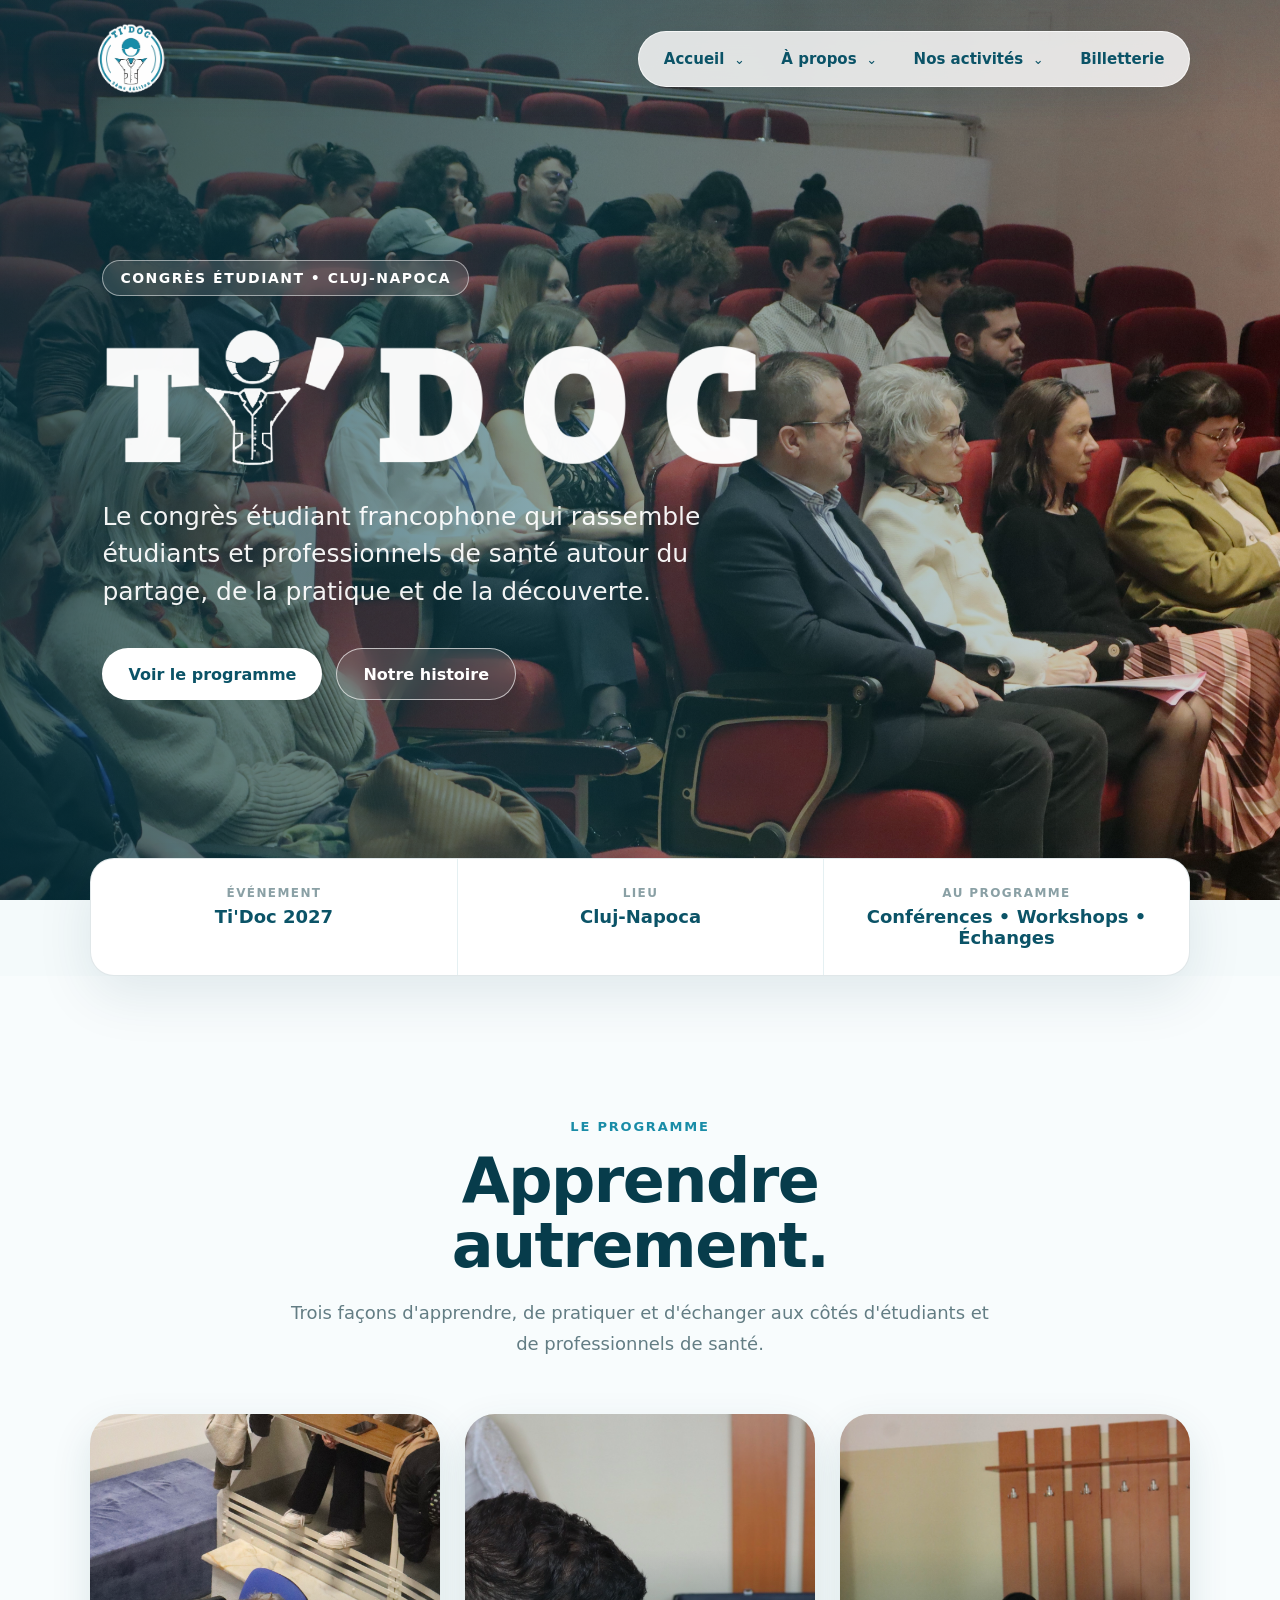
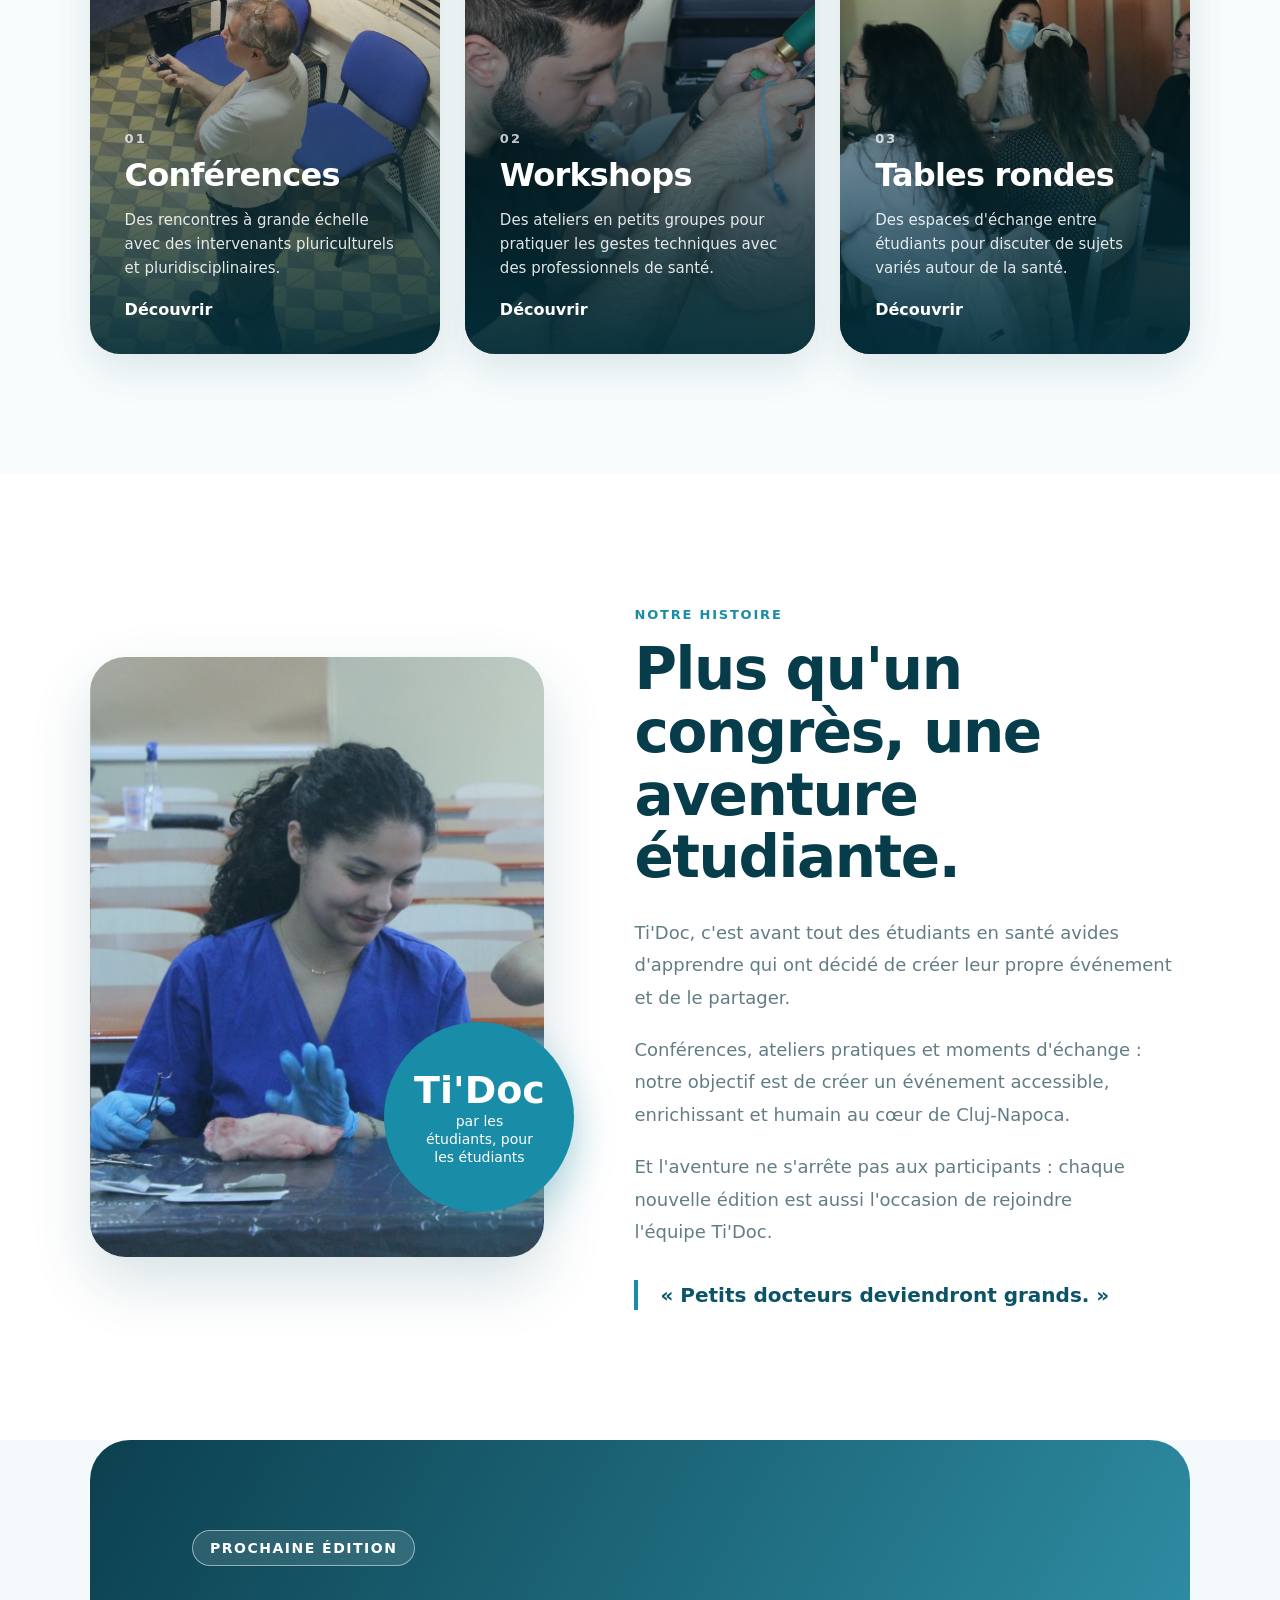
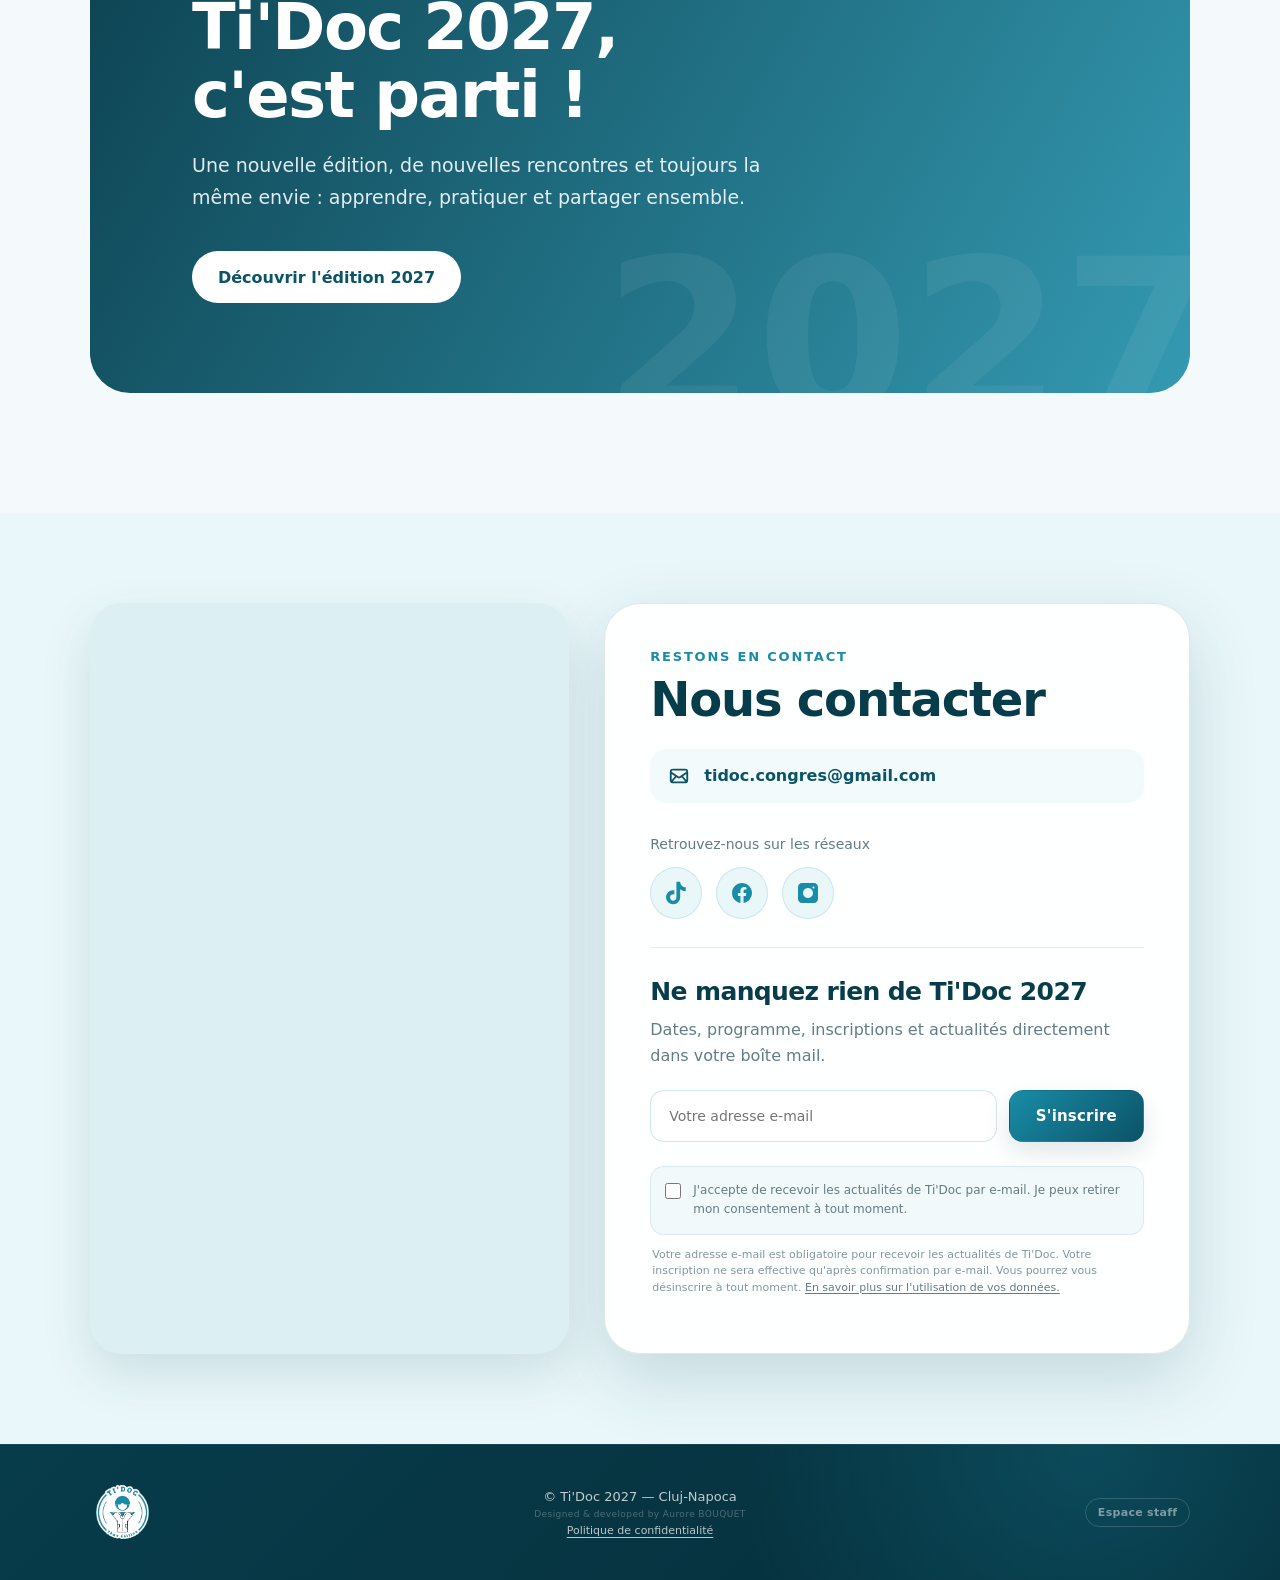
==== commit 1365832c: "Add files via upload" ====
--- a/index.html
+++ b/index.html
@@ -1156,6 +1156,8 @@
 
 </style>
 <link rel="stylesheet" href="theme.css">
+<script src="translations.js" defer></script>
+<script src="language.js" defer></script>
 </head>
 
 
--- a/header.css
+++ b/header.css
@@ -591,3 +591,10 @@
   }
 
 }
+
+/* Ti'Doc bilingual language switch */
+.language-switch{display:inline-flex;align-items:center;flex:none;gap:3px;padding:4px;border:1px solid rgba(25,140,167,.16);border-radius:30px;background:#e9f7fa;white-space:nowrap}
+.language-switch .language-choice{appearance:none;border:0;border-radius:24px;background:transparent;color:#0b5367;padding:8px 11px;font-size:12px;font-weight:800;letter-spacing:.03em;cursor:pointer;line-height:1.1;transition:background .2s,color .2s,box-shadow .2s}
+.language-switch .language-choice[aria-pressed="true"]{background:#198ca7;color:#fff;box-shadow:0 2px 7px rgba(25,140,167,.2)}
+.language-switch .language-choice:focus-visible{outline:2px solid #198ca7;outline-offset:3px}
+@media(max-width:800px){.language-switch{margin:10px 0;align-self:flex-start}}
--- a/theme.css
+++ b/theme.css
@@ -60,7 +60,6 @@
 .pack-card,
 .contact-card,
 .privacy-content,
-.section,
 .intro-inner,
 .team-intro-inner{
   border:1px solid var(--line);
@@ -101,15 +100,86 @@
   box-shadow:var(--shadow-premium);
 }
 
-.newsletter input,
-.newsletter button,
-.staff-input,
-.pack-button,
-.privacy-more{
+/* Bouton d'inscription newsletter Ti'Doc */
+
+.newsletter-form button{
+  order:2;
+
+  /* Dimensions */
+  width:100%;
+  min-height:54px;
+  padding:15px 26px;
+  margin-top:12px;
+
+  /* Design */
+  display:flex;
+  align-items:center;
+  justify-content:center;
+  gap:10px;
+
+  border:1px solid transparent;
   border-radius:14px;
-}
-
-.newsletter input,
+
+  background:linear-gradient(
+    135deg,
+    #198CA7 0%,
+    #0B5367 100%
+  );
+
+  color:#ffffff;
+  font-family:inherit;
+  font-size:15px;
+  font-weight:700;
+  letter-spacing:.2px;
+
+  /* Effet de profondeur */
+  box-shadow:
+    0 8px 22px rgba(25,140,167,.22),
+    inset 0 1px 0 rgba(255,255,255,.15);
+
+  cursor:pointer;
+
+  transition:
+    transform .25s ease,
+    box-shadow .25s ease,
+    background .25s ease;
+}
+
+/* Animation au survol */
+
+.newsletter-form button:hover{
+  transform:translateY(-2px);
+
+  box-shadow:
+    0 12px 28px rgba(25,140,167,.30),
+    inset 0 1px 0 rgba(255,255,255,.2);
+}
+
+/* Effet au clic */
+
+.newsletter-form button:active{
+  transform:translateY(0);
+
+  box-shadow:
+    0 4px 12px rgba(25,140,167,.18);
+}
+
+/* Accessibilité */
+
+.newsletter-form button:focus-visible{
+  outline:3px solid rgba(25,140,167,.35);
+  outline-offset:4px;
+}
+
+/* Bouton désactivé */
+
+.newsletter-form button:disabled{
+  opacity:.55;
+  cursor:not-allowed;
+  transform:none;
+}
+
+.newsletter input:not([type="checkbox"]),
 .staff-input{
   border:1px solid var(--line);
   background:#fbfeff;
@@ -199,3 +269,506 @@
 @media(max-width:650px){
   .hero,.team-hero,.about-hero,.privacy-hero,.page-heading{ padding-top:135px; }
 }
+
+/* =====================================================
+   TI'DOC — CORRECTION BOUTONS BILLETTERIE
+===================================================== */
+
+.pack-button{
+  position:relative;
+  z-index:2;
+
+  pointer-events:auto;
+  touch-action:manipulation;
+
+  -webkit-appearance:none;
+  appearance:none;
+}
+
+/* Retour visuel au toucher */
+
+.pack-button:active:not(:disabled){
+  transform:scale(.98);
+}
+
+/* État pendant la connexion HelloAsso */
+
+.pack-button.is-loading{
+  opacity:1;
+  background:#0B5367;
+  cursor:wait;
+  transform:none;
+  box-shadow:0 10px 25px rgba(7,60,75,.12);
+}
+
+/* Désactivation pendant le paiement */
+
+.pack-button:disabled{
+  cursor:wait;
+  transform:none;
+}
+
+/* Respecter le blocage RGPD */
+
+body.privacy-locked .pack-button{
+  pointer-events:none;
+}
+
+/* =====================================================
+   TI'DOC — NEWSLETTER PREMIUM
+===================================================== */
+
+/* Formulaire */
+
+.newsletter-form{
+  display:flex;
+  flex-wrap:wrap;
+  align-items:stretch;
+  gap:12px;
+}
+
+/* Champ e-mail */
+
+.newsletter-form input:not([type="checkbox"]){
+  flex:1 1 240px;
+  width:100%;
+  min-width:0;
+  min-height:52px;
+  padding:14px 18px;
+
+  border:1px solid rgba(25,140,167,.20);
+  border-radius:14px;
+
+  background:#FFFFFF;
+  color:#153C46;
+
+  font-size:14px;
+  box-shadow:none;
+}
+
+.newsletter-form input:not([type="checkbox"]):focus{
+  outline:none;
+  border-color:#198CA7;
+  box-shadow:0 0 0 4px rgba(25,140,167,.12);
+}
+
+/* Bouton */
+
+.newsletter-form button{
+  flex:0 0 auto;
+  width:auto;
+  min-height:52px;
+  margin:0;
+  padding:14px 26px;
+
+  border-radius:14px;
+
+  background:linear-gradient(
+    135deg,
+    #198CA7,
+    #0B5367
+  );
+
+  color:white;
+  font-weight:700;
+  cursor:pointer;
+}
+
+/* Ligne RGPD */
+
+.newsletter-consent{
+  order:3;
+  flex:0 0 100%;
+
+  display:flex;
+  align-items:flex-start;
+  justify-content:flex-start;
+  gap:11px;
+
+  margin-top:8px;
+  padding:13px 15px;
+
+  border:1px solid rgba(25,140,167,.12);
+  border-radius:12px;
+
+  background:rgba(233,247,250,.55);
+
+  color:#637D84;
+  font-size:12px;
+  line-height:1.6;
+
+  cursor:pointer;
+}
+
+/* Petite checkbox */
+
+.newsletter-consent input[type="checkbox"]{
+  appearance:auto;
+  -webkit-appearance:checkbox;
+
+  flex:0 0 16px;
+
+  width:16px !important;
+  height:16px !important;
+  min-width:16px !important;
+  min-height:16px !important;
+  max-width:16px;
+
+  padding:0 !important;
+  margin:2px 0 0 !important;
+
+  border:0;
+  border-radius:4px;
+
+  background:transparent;
+  box-shadow:none !important;
+
+  accent-color:#198CA7;
+
+  cursor:pointer;
+}
+
+/* Texte de consentement */
+
+.newsletter-consent span{
+  flex:1;
+  min-width:0;
+}
+
+.newsletter-consent a{
+  color:#198CA7;
+  font-weight:700;
+  text-decoration:underline;
+  text-underline-offset:3px;
+}
+
+/* Version mobile */
+
+@media(max-width:650px){
+
+  .newsletter-form{
+    flex-direction:column;
+    gap:12px;
+  }
+
+  .newsletter-form input:not([type="checkbox"]){
+    flex:none;
+    width:100%;
+  }
+
+  .newsletter-form button{
+    width:100%;
+  }
+
+  .newsletter-consent{
+    width:100%;
+    padding:12px;
+  }
+
+}
+
+
+/* ==========================================
+   TI'DOC — CORRECTION NEWSLETTER
+========================================== */
+
+.newsletter-form .newsletter-consent{
+  display:flex !important;
+  flex-direction:row !important;
+  align-items:flex-start !important;
+  justify-content:flex-start !important;
+  gap:12px !important;
+
+  width:100% !important;
+  margin:12px 0 0 !important;
+  padding:14px !important;
+
+  border-radius:14px;
+  background:rgba(25,140,167,.05);
+
+  font-size:12px;
+  line-height:1.6;
+  text-align:left;
+}
+
+.newsletter-form .newsletter-consent input[type="checkbox"],
+.newsletter .newsletter-consent input[type="checkbox"]{
+  display:block !important;
+  appearance:auto !important;
+  -webkit-appearance:checkbox !important;
+
+  order:-1 !important;
+  flex:0 0 16px !important;
+
+  width:16px !important;
+  height:16px !important;
+  min-width:16px !important;
+  min-height:16px !important;
+  max-width:16px !important;
+  max-height:16px !important;
+
+  padding:0 !important;
+  margin:2px 0 0 !important;
+
+  border:0 !important;
+  box-shadow:none !important;
+  transform:none !important;
+
+  accent-color:#198CA7;
+  cursor:pointer;
+}
+
+.newsletter-form .newsletter-consent span,
+.newsletter .newsletter-consent span{
+  order:0;
+  flex:1;
+  min-width:0;
+}
+
+
+/* =====================================================
+   TI'DOC — SECTIONS SANS ENCADRÉ
+===================================================== */
+
+/* Les sections classiques restent intégrées au fond */
+
+.section{
+  border:none;
+  box-shadow:none;
+  background:transparent;
+}
+
+/* Les titres et descriptions ne deviennent pas des cartes */
+
+.section > h1,
+.section > h2,
+.section > h3,
+.section > p{
+  border:none;
+  box-shadow:none;
+  background:transparent;
+}
+
+/* Meilleur rendu sur tablette et ordinateur */
+
+@media(min-width:768px){
+
+  .section{
+    border-radius:0;
+  }
+
+}
+
+
+/* ================================================
+   TI'DOC — NOTRE HISTOIRE / DESIGN PREMIUM
+================================================ */
+
+/* Section de présentation */
+.about-hero,
+.about-section {
+  position: relative;
+  background: transparent;
+}
+
+/* Conteneur principal vidéo */
+.about-hero video,
+.about-hero iframe,
+.about-hero .about-video,
+.about-section video {
+  border-radius: 30px;
+  box-shadow:
+    0 24px 65px rgba(7, 60, 75, .14),
+    0 5px 15px rgba(7, 60, 75, .05);
+}
+
+/* Images de couverture */
+.about-hero img,
+.about-section .about-video img {
+  border-radius: 30px;
+}
+
+/* Titres de la section */
+.about-hero h1,
+.about-hero h2,
+.about-section h1,
+.about-section h2 {
+  color: #073C4B;
+  font-weight: 800;
+  letter-spacing: -.045em;
+  line-height: 1.13;
+  text-wrap: balance;
+}
+
+/* Petite étiquette NOTRE HISTOIRE */
+.about-hero .section-tag,
+.about-section .section-tag {
+  display: inline-flex;
+  align-items: center;
+  gap: 10px;
+  color: #198CA7;
+  font-size: 13px;
+  font-weight: 800;
+  letter-spacing: 2.5px;
+  text-transform: uppercase;
+}
+
+/* Accent graphique avant l'étiquette */
+.about-hero .section-tag::before,
+.about-section .section-tag::before {
+  content: "";
+  width: 25px;
+  height: 3px;
+  border-radius: 10px;
+  background: #198CA7;
+}
+
+/* Texte de présentation */
+.about-hero p,
+.about-section p {
+  color: #637D84;
+  line-height: 1.85;
+  letter-spacing: -.01em;
+}
+
+/* Animation discrète pour vidéo */
+@media (hover: hover) {
+  .about-hero video,
+  .about-hero .about-video {
+    transition:
+      transform .4s ease,
+      box-shadow .4s ease;
+  }
+
+  .about-hero video:hover,
+  .about-hero .about-video:hover {
+    transform: translateY(-4px);
+    box-shadow:
+      0 30px 80px rgba(7, 60, 75, .18);
+  }
+}
+
+/* Tablette */
+@media (min-width: 651px) and (max-width: 1024px) {
+  .about-hero h1,
+  .about-hero h2 {
+    font-size: clamp(32px, 4vw, 46px);
+  }
+}
+
+/* Mobile */
+@media (max-width: 650px) {
+  .about-hero video,
+  .about-hero iframe,
+  .about-hero img,
+  .about-hero .about-video {
+    border-radius: 20px;
+  }
+
+  .about-hero h1,
+  .about-hero h2 {
+    font-size: clamp(28px, 7vw, 36px);
+    line-height: 1.17;
+  }
+
+  .about-hero p {
+    font-size: 15px;
+    line-height: 1.75;
+  }
+
+  .about-hero .section-tag {
+    font-size: 11px;
+    letter-spacing: 2px;
+  }
+}
+
+
+
+/* ==========================================
+   TI'DOC — TITRES ÉDITIONS 2025 / 2026 / 2027
+   Même style que la page Accueil
+========================================== */
+
+/* Supprimer les encadrés des en-têtes */
+.page-heading,
+.page-heading-inner,
+.edition-hero,
+.edition-header,
+.edition-intro {
+  background: transparent !important;
+  background-image: none !important;
+  border: none !important;
+  box-shadow: none !important;
+  border-radius: 0 !important;
+}
+
+/* Supprimer les encadrés des éléments internes */
+.page-heading::before,
+.page-heading::after,
+.edition-hero::before,
+.edition-hero::after {
+  box-shadow: none !important;
+  border: none !important;
+}
+
+/* Mise en page centrée */
+.page-heading,
+.edition-hero,
+.edition-header {
+  text-align: center;
+  margin-left: auto;
+  margin-right: auto;
+}
+
+/* Étiquette au-dessus du titre */
+.page-heading .page-tag,
+.edition-hero .page-tag {
+  color: #198CA7;
+  font-weight: 800;
+  letter-spacing: 3px;
+  text-transform: uppercase;
+}
+
+/* Titres */
+.page-heading h1,
+.edition-hero h1,
+.edition-header h1 {
+  color: #073C4B;
+  font-weight: 800;
+  letter-spacing: -.045em;
+  line-height: 1.12;
+  text-align: center;
+}
+
+/* Description */
+.page-heading p,
+.edition-hero p,
+.edition-header p {
+  color: #68828A;
+  line-height: 1.7;
+  text-align: center;
+  max-width: 850px;
+  margin-left: auto;
+  margin-right: auto;
+}
+
+/* Tablette et mobile */
+@media (max-width: 768px) {
+  .page-heading,
+  .edition-hero,
+  .edition-header {
+    padding-left: 20px;
+    padding-right: 20px;
+  }
+
+  .page-heading h1,
+  .edition-hero h1,
+  .edition-header h1 {
+    font-size: clamp(30px, 7vw, 48px);
+  }
+}
+
+
+
+
+
